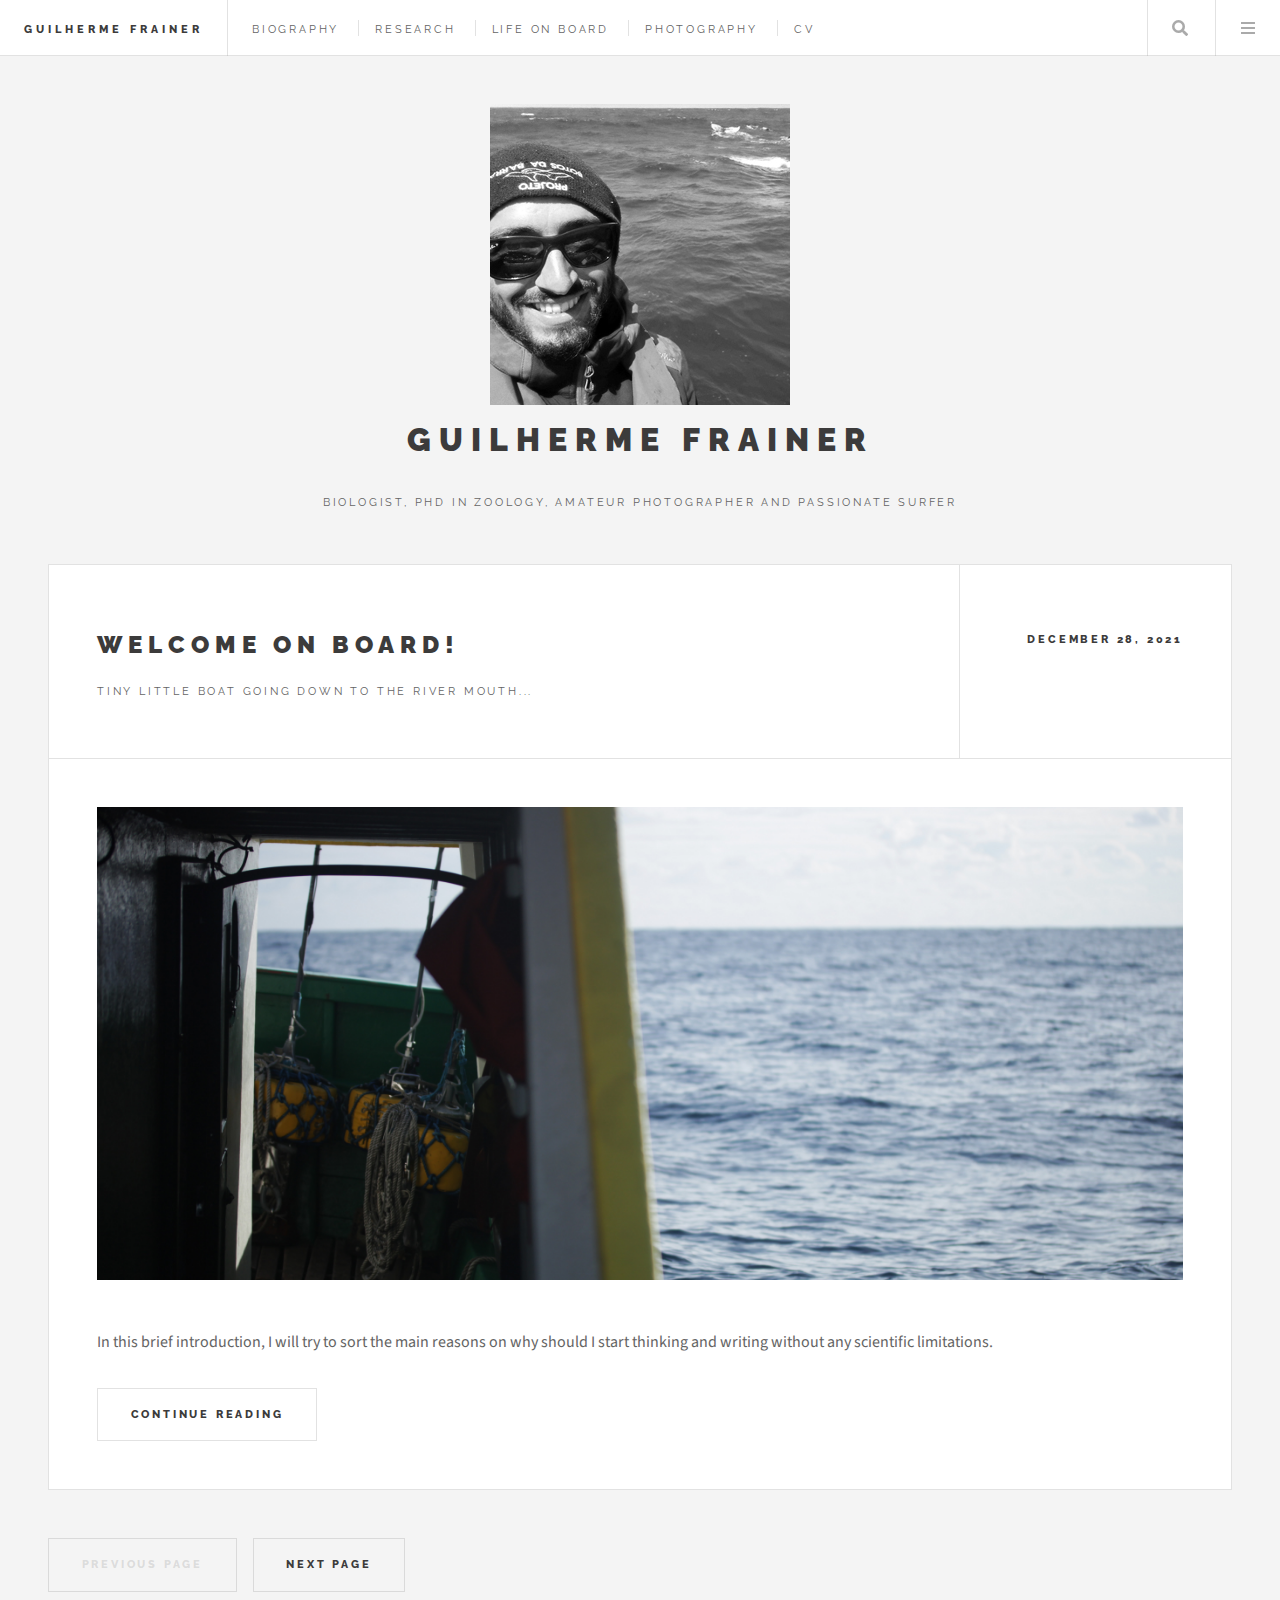
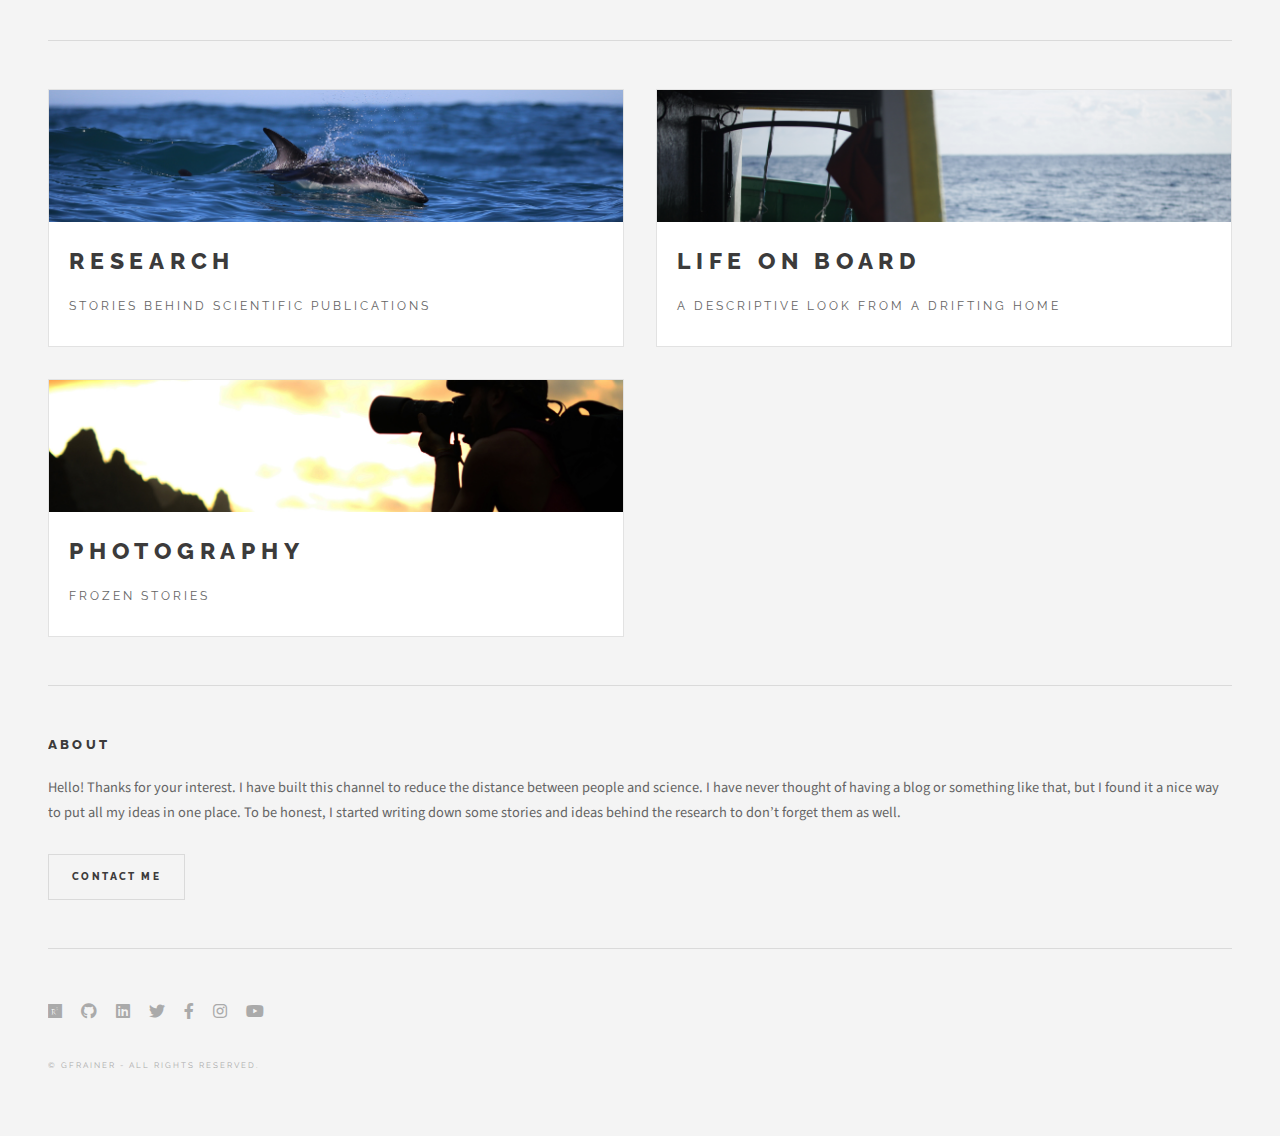
==== index.html @ 98968aef "Update index.html" ====
<!DOCTYPE HTML>
<!--
	Guilherme Frainer ~
	
-->

<html>
	<head>
		<title>Guilherme Frainer</title>
		<meta charset="utf-8" />
		<meta name="viewport" content="width=device-width, initial-scale=1, user-scalable=no" />
		<link rel="stylesheet" href="assets/css/main.css" />
	</head>
	<body class="is-preload">

		<!-- Wrapper -->
			<div id="wrapper">

				<!-- Header -->
					<header id="header">
						<h1><a href="index.html">Guilherme Frainer</a></h1>
						<nav class="links">
							<ul>
								<li><a href="bio.html">Biography</a></li>
								<li><a href="research.html">Research</a></li>
								<li><a href="life_on_board.html">Life on board</a></li>
								<li><a href="photography.html">Photography</a></li>
								<li><a href="CV.html">CV</a></li>
								
							</ul>
						</nav>
						<nav class="main">
							<ul>
								<li class="search">
									<a class="fa-search" href="#search">Search</a>
									<form id="search" method="get" action="#">
										<input type="text" name="query" placeholder="Search" />
									</form>
								</li>
								<li class="menu">
									<a class="fa-bars" href="#menu">Menu</a>
								</li>
							</ul>
						</nav>
					</header>

				<!-- Menu -->
					<section id="menu">

						<!-- Search -->
							<section>
								<form class="search" method="get" action="#">
									<input type="text" name="query" placeholder="Search" />
								</form>
							</section>

						<!-- Links -->
							<section>
								<ul class="links">
									<li>
										<a href="bio.html">
											<h3>Biography</h3>											
										</a>
									</li>
									<li>
										<a href="research.html">
											<h3>Research</h3>											
										</a>
									</li>
									<li>
										<a href="life_on_board.html">
											<h3>Life on board</h3>											
										</a>
									</li>
									<li>
										<a href="photography.html">
											<h3>Photography</h3>											
										</a>
									</li>
									<li>
										<a href="CV.html">
											<h3>CV</h3>											
										</a>
									</li>
									
								</ul>
							</section>
              						<section>
								<ul class="links">
									<li>
										<a href="#">
											<h3>Português</h3>
                   								</a>
									</li>
								</ul>
             						</section>
						
					</section>

				<!-- Main -->
					<div id="main">

						<!-- Post -->
							<article class="post">
								<header>
									<div class="title">
										<h2><a href="single.html">Welcome on board!</a></h2>
										<p>tiny little boat going down to the river mouth...</p>
									</div>
									<div class="meta">
										<time class="published" datetime="2021-12-28">December 28, 2021</time>										
									</div>
								</header>
								<a href="single.html" class="image featured"><img src="images/welcome_on_board.jpg" alt="" /></a>
								<p>In this brief introduction, I will try to sort the main reasons on why should I start thinking and writing without any scientific limitations.</p>
								<footer>
									<ul class="actions">
										<li><a href="single.html" class="button large">Continue Reading</a></li>
									</ul>
									
								</footer>
							</article>

						

						

						<!-- Pagination -->
							<ul class="actions pagination">
								<li><a href="#" class="disabled button large previous">Previous Page</a></li>
								<li><a href="#" class="button large next">Next Page</a></li>
							</ul>

					</div>

				<!-- Sidebar -->
					<section id="sidebar">

						<!-- Intro -->
							<section id="intro">
								<a href="#" class="image"><img src="images/profile2bw.jpg" alt="" /></a>
								<header>
									<h2>Guilherme Frainer</h2>
									<p>Biologist, PhD in Zoology, amateur photographer and passionate surfer</p>
								</header>
							</section>

						<!-- Mini Posts -->
							<section>
								<div class="mini-posts">

									<!-- Mini Post -->
										<article class="mini-post">
											<header>
												<h3 style="font-size:23px"><a href="research.html">Research</a></h3>
												<p style="font-size:12px">Stories behind scientific publications</p>
												
											</header>
											<a href="single.html" class="image"><img src="images/CV_dusky.jpg" alt="" /></a>
										</article>									

									<!-- Mini Post -->
										<article class="mini-post">
											<header>
												<h3 style="font-size:23px"><a href="single.html">Life on board</a></h3>
												<p style="font-size:12px">A descriptive look from a drifting home</p>
											</header>
											<a href="single.html" class="image"><img src="images/life_on_board_icon.jpg" alt="" /></a>
										</article>

									<!-- Mini Post -->
										<article class="mini-post">
											<header>
												<h3 style="font-size:23px"><a href="single.html">Photography</a></h3>
												<p style="font-size:12px">Frozen stories</p>
												
											</header>
											<a href="single.html" class="image"><img src="images/photography_icon.jpg" alt="" /></a>
										</article>
									

								</div>
							</section>

						

						<!-- About -->
							<section class="blurb">
								<h2>About</h2>
								<p>Hello! Thanks for your interest. I have built this channel to reduce the distance between people and science. I have never thought of having a blog or something like that, but I found it a nice way to put all my ideas in one place. To be honest, I started writing down some stories and ideas behind the research to don’t forget them as well.</p>
								<ul class="actions">
									<li><a href="mailto:gui.frainer@gmail.com" class="button">Contact me</a></li>
								</ul>
							</section>

						<!-- Footer -->
							<section id="footer">
								<ul class="icons">
									<li><a href="https://www.researchgate.net/profile/Guilherme-Frainer/" class="icon brands fa-researchgate"><span class="label">ResearchGate</span></a></li>
									<li><a href="https://github.com/Gui-Frainer/" class="icon brands fa-github"><span class="label">Github</span></a></li>
									<li><a href="https://www.linkedin.com/in/guilherme-frainer-4b8982196/" class="icon brands fa-linkedin"><span class="label">Linkedin</span></a></li>
									<li><a href="https://twitter.com/FrainerGui/" class="icon brands fa-twitter"><span class="label">Twitter</span></a></li>
									<li><a href="https://www.facebook.com/gui.frainer/" class="icon brands fa-facebook-f"><span class="label">Facebook</span></a></li>
									<li><a href="https://www.instagram.com/guifrainer/" class="icon brands fa-instagram"><span class="label">Instagram</span></a></li>							
									<li><a href="https://www.youtube.com/channel/UCg4XxSPHQ_yOe7PRP_HHKfQ/" class="icon brands fa-youtube"><span class="label">YouTube</span></a></li>
								</ul>
								<p class="copyright">&copy; GFrainer - All rights reserved.</p>
							</section>

					</section>

			</div>

		<!-- Scripts -->
			<script src="assets/js/jquery.min.js"></script>
			<script src="assets/js/browser.min.js"></script>
			<script src="assets/js/breakpoints.min.js"></script>
			<script src="assets/js/util.js"></script>
			<script src="assets/js/main.js"></script>

	</body>
</html>
---- assets/css/main.css ----
@import url(fontawesome-all.min.css);
@import url("https://fonts.googleapis.com/css?family=Source+Sans+Pro:400,700|Raleway:400,800,900");

/*
	Future Imperfect by HTML5 UP
	html5up.net | @ajlkn
	Free for personal and commercial use under the CCA 3.0 license (html5up.net/license)
*/

html, body, div, span, applet, object,
iframe, h1, h2, h3, h4, h5, h6, p, blockquote,
pre, a, abbr, acronym, address, big, cite,
code, del, dfn, em, img, ins, kbd, q, s, samp,
small, strike, strong, sub, sup, tt, var, b,
u, i, center, dl, dt, dd, ol, ul, li, fieldset,
form, label, legend, table, caption, tbody,
tfoot, thead, tr, th, td, article, aside,
canvas, details, embed, figure, figcaption,
footer, header, hgroup, menu, nav, output, ruby,
section, summary, time, mark, audio, video {
	margin: 0;
	padding: 0;
	border: 0;
	font-size: 100%;
	font: inherit;
	vertical-align: baseline;}

article, aside, details, figcaption, figure,
footer, header, hgroup, menu, nav, section {
	display: block;}

body {
	line-height: 1;
}

ol, ul {
	list-style: none;
}

blockquote, q {
	quotes: none;
}

	blockquote:before, blockquote:after, q:before, q:after {
		content: '';
		content: none;
	}

table {
	border-collapse: collapse;
	border-spacing: 0;
}

body {
	-webkit-text-size-adjust: none;
}

mark {
	background-color: transparent;
	color: inherit;
}

input::-moz-focus-inner {
	border: 0;
	padding: 0;
}

input, select, textarea {
	-moz-appearance: none;
	-webkit-appearance: none;
	-ms-appearance: none;
	appearance: none;
}

/* Basic */

	@-ms-viewport {
		width: device-width;
	}

	body {
		-ms-overflow-style: scrollbar;
	}

	@media screen and (max-width: 480px) {

		html, body {
			min-width: 320px;
		}

	}

	html {
		box-sizing: border-box;
	}

	*, *:before, *:after {
		box-sizing: inherit;
	}

	body {
		background: #f4f4f4;
	}

		body.is-preload *, body.is-preload *:before, body.is-preload *:after {
			-moz-animation: none !important;
			-webkit-animation: none !important;
			-ms-animation: none !important;
			animation: none !important;
			-moz-transition: none !important;
			-webkit-transition: none !important;
			-ms-transition: none !important;
			transition: none !important;
		}

/* Type */

	body, input, select, textarea {
		color: #646464;
		font-family: "Source Sans Pro", Helvetica, sans-serif;
		font-size: 14pt;
		font-weight: 400;
		line-height: 1.75;
	}

		@media screen and (max-width: 1680px) {

			body, input, select, textarea {
				font-size: 12pt;
			}

		}

		@media screen and (max-width: 1280px) {

			body, input, select, textarea {
				font-size: 12pt;
			}

		}

		@media screen and (max-width: 980px) {

			body, input, select, textarea {
				font-size: 12pt;
			}

		}

		@media screen and (max-width: 736px) {

			body, input, select, textarea {
				font-size: 12pt;
			}

		}

		@media screen and (max-width: 480px) {

			body, input, select, textarea {
				font-size: 12pt;
			}

		}

	a {
		-moz-transition: color 0.2s ease, border-bottom-color 0.2s ease;
		-webkit-transition: color 0.2s ease, border-bottom-color 0.2s ease;
		-ms-transition: color 0.2s ease, border-bottom-color 0.2s ease;
		transition: color 0.2s ease, border-bottom-color 0.2s ease;
		border-bottom: dotted 1px rgba(160, 160, 160, 0.65);
		color: inherit;
		text-decoration: none;
	}

		a:before {
			-moz-transition: color 0.2s ease;
			-webkit-transition: color 0.2s ease;
			-ms-transition: color 0.2s ease;
			transition: color 0.2s ease;
		}

		a:hover {
			border-bottom-color: transparent;
			color: #2ebaae !important;
		}

			a:hover:before {
				color: #2ebaae !important;
			}

	strong, b {
		color: #3c3b3b;
		font-weight: 700;
	}

	em, i {
		font-style: italic;
	}

	p {
		margin: 0 0 2em 0;
	}

	h1, h2, h3, h4, h5, h6 {
		color: #3c3b3b;
		font-family: "Raleway", Helvetica, sans-serif;
		font-weight: 800;
		letter-spacing: 0.25em;
		line-height: 1.65;
		margin: 0 0 1em 0;
		text-transform: uppercase;
	}

		h1 a, h2 a, h3 a, h4 a, h5 a, h6 a {
			color: inherit;
			border-bottom: 0;
		}

	h2 {
		font-size: 1.1em;
	}

	h3 {
		font-size: 0.9em;
	}

	h4 {
		font-size: 0.7em;
	}

	h5 {
		font-size: 0.7em;
	}

	h6 {
		font-size: 0.7em;
	}

	sub {
		font-size: 0.8em;
		position: relative;
		top: 0.5em;
	}

	sup {
		font-size: 0.8em;
		position: relative;
		top: -0.5em;
	}

	blockquote {
		border-left: solid 4px rgba(160, 160, 160, 0.3);
		font-style: italic;
		margin: 0 0 2em 0;
		padding: 0.5em 0 0.5em 2em;
	}

	code {
		background: rgba(160, 160, 160, 0.075);
		border: solid 1px rgba(160, 160, 160, 0.3);
		font-family: "Courier New", monospace;
		font-size: 0.9em;
		margin: 0 0.25em;
		padding: 0.25em 0.65em;
	}

	pre {
		-webkit-overflow-scrolling: touch;
		font-family: "Courier New", monospace;
		font-size: 0.9em;
		margin: 0 0 2em 0;
	}

		pre code {
			display: block;
			line-height: 1.75em;
			padding: 1em 1.5em;
			overflow-x: auto;
		}

	hr {
		border: 0;
		border-bottom: solid 1px rgba(160, 160, 160, 0.3);
		margin: 2em 0;
	}

		hr.major {
			margin: 3em 0;
		}

	.align-left {
		text-align: left;
	}

	.align-center {
		text-align: center;
	}

	.align-right {
		text-align: right;
	}

/* Row */

	.row {
		display: flex;
		flex-wrap: wrap;
		box-sizing: border-box;
		align-items: stretch;
	}

		.row > * {
			box-sizing: border-box;
		}

		.row.gtr-uniform > * > :last-child {
			margin-bottom: 0;
		}

		.row.aln-left {
			justify-content: flex-start;
		}

		.row.aln-center {
			justify-content: center;
		}

		.row.aln-right {
			justify-content: flex-end;
		}

		.row.aln-top {
			align-items: flex-start;
		}

		.row.aln-middle {
			align-items: center;
		}

		.row.aln-bottom {
			align-items: flex-end;
		}

		.row > .imp {
			order: -1;
		}

		.row > .col-1 {
			width: 8.33333%;
		}

		.row > .off-1 {
			margin-left: 8.33333%;
		}

		.row > .col-2 {
			width: 16.66667%;
		}

		.row > .off-2 {
			margin-left: 16.66667%;
		}

		.row > .col-3 {
			width: 25%;
		}

		.row > .off-3 {
			margin-left: 25%;
		}

		.row > .col-4 {
			width: 33.33333%;
		}

		.row > .off-4 {
			margin-left: 33.33333%;
		}

		.row > .col-5 {
			width: 41.66667%;
		}

		.row > .off-5 {
			margin-left: 41.66667%;
		}

		.row > .col-6 {
			width: 50%;
		}

		.row > .off-6 {
			margin-left: 50%;
		}

		.row > .col-7 {
			width: 58.33333%;
		}

		.row > .off-7 {
			margin-left: 58.33333%;
		}

		.row > .col-8 {
			width: 66.66667%;
		}

		.row > .off-8 {
			margin-left: 66.66667%;
		}

		.row > .col-9 {
			width: 75%;
		}

		.row > .off-9 {
			margin-left: 75%;
		}

		.row > .col-10 {
			width: 83.33333%;
		}

		.row > .off-10 {
			margin-left: 83.33333%;
		}

		.row > .col-11 {
			width: 91.66667%;
		}

		.row > .off-11 {
			margin-left: 91.66667%;
		}

		.row > .col-12 {
			width: 100%;
		}

		.row > .off-12 {
			margin-left: 100%;
		}

		.row.gtr-0 {
			margin-top: 0;
			margin-left: 0em;
		}

			.row.gtr-0 > * {
				padding: 0 0 0 0em;
			}

			.row.gtr-0.gtr-uniform {
				margin-top: 0em;
			}

				.row.gtr-0.gtr-uniform > * {
					padding-top: 0em;
				}

		.row.gtr-25 {
			margin-top: 0;
			margin-left: -0.25em;
		}

			.row.gtr-25 > * {
				padding: 0 0 0 0.25em;
			}

			.row.gtr-25.gtr-uniform {
				margin-top: -0.25em;
			}

				.row.gtr-25.gtr-uniform > * {
					padding-top: 0.25em;
				}

		.row.gtr-50 {
			margin-top: 0;
			margin-left: -0.5em;
		}

			.row.gtr-50 > * {
				padding: 0 0 0 0.5em;
			}

			.row.gtr-50.gtr-uniform {
				margin-top: -0.5em;
			}

				.row.gtr-50.gtr-uniform > * {
					padding-top: 0.5em;
				}

		.row {
			margin-top: 0;
			margin-left: -1em;
		}

			.row > * {
				padding: 0 0 0 1em;
			}

			.row.gtr-uniform {
				margin-top: -1em;
			}

				.row.gtr-uniform > * {
					padding-top: 1em;
				}

		.row.gtr-150 {
			margin-top: 0;
			margin-left: -1.5em;
		}

			.row.gtr-150 > * {
				padding: 0 0 0 1.5em;
			}

			.row.gtr-150.gtr-uniform {
				margin-top: -1.5em;
			}

				.row.gtr-150.gtr-uniform > * {
					padding-top: 1.5em;
				}

		.row.gtr-200 {
			margin-top: 0;
			margin-left: -2em;
		}

			.row.gtr-200 > * {
				padding: 0 0 0 2em;
			}

			.row.gtr-200.gtr-uniform {
				margin-top: -2em;
			}

				.row.gtr-200.gtr-uniform > * {
					padding-top: 2em;
				}

		@media screen and (max-width: 1680px) {

			.row {
				display: flex;
				flex-wrap: wrap;
				box-sizing: border-box;
				align-items: stretch;
			}

				.row > * {
					box-sizing: border-box;
				}

				.row.gtr-uniform > * > :last-child {
					margin-bottom: 0;
				}

				.row.aln-left {
					justify-content: flex-start;
				}

				.row.aln-center {
					justify-content: center;
				}

				.row.aln-right {
					justify-content: flex-end;
				}

				.row.aln-top {
					align-items: flex-start;
				}

				.row.aln-middle {
					align-items: center;
				}

				.row.aln-bottom {
					align-items: flex-end;
				}

				.row > .imp-xlarge {
					order: -1;
				}

				.row > .col-1-xlarge {
					width: 8.33333%;
				}

				.row > .off-1-xlarge {
					margin-left: 8.33333%;
				}

				.row > .col-2-xlarge {
					width: 16.66667%;
				}

				.row > .off-2-xlarge {
					margin-left: 16.66667%;
				}

				.row > .col-3-xlarge {
					width: 25%;
				}

				.row > .off-3-xlarge {
					margin-left: 25%;
				}

				.row > .col-4-xlarge {
					width: 33.33333%;
				}

				.row > .off-4-xlarge {
					margin-left: 33.33333%;
				}

				.row > .col-5-xlarge {
					width: 41.66667%;
				}

				.row > .off-5-xlarge {
					margin-left: 41.66667%;
				}

				.row > .col-6-xlarge {
					width: 50%;
				}

				.row > .off-6-xlarge {
					margin-left: 50%;
				}

				.row > .col-7-xlarge {
					width: 58.33333%;
				}

				.row > .off-7-xlarge {
					margin-left: 58.33333%;
				}

				.row > .col-8-xlarge {
					width: 66.66667%;
				}

				.row > .off-8-xlarge {
					margin-left: 66.66667%;
				}

				.row > .col-9-xlarge {
					width: 75%;
				}

				.row > .off-9-xlarge {
					margin-left: 75%;
				}

				.row > .col-10-xlarge {
					width: 83.33333%;
				}

				.row > .off-10-xlarge {
					margin-left: 83.33333%;
				}

				.row > .col-11-xlarge {
					width: 91.66667%;
				}

				.row > .off-11-xlarge {
					margin-left: 91.66667%;
				}

				.row > .col-12-xlarge {
					width: 100%;
				}

				.row > .off-12-xlarge {
					margin-left: 100%;
				}

				.row.gtr-0 {
					margin-top: 0;
					margin-left: 0em;
				}

					.row.gtr-0 > * {
						padding: 0 0 0 0em;
					}

					.row.gtr-0.gtr-uniform {
						margin-top: 0em;
					}

						.row.gtr-0.gtr-uniform > * {
							padding-top: 0em;
						}

				.row.gtr-25 {
					margin-top: 0;
					margin-left: -0.25em;
				}

					.row.gtr-25 > * {
						padding: 0 0 0 0.25em;
					}

					.row.gtr-25.gtr-uniform {
						margin-top: -0.25em;
					}

						.row.gtr-25.gtr-uniform > * {
							padding-top: 0.25em;
						}

				.row.gtr-50 {
					margin-top: 0;
					margin-left: -0.5em;
				}

					.row.gtr-50 > * {
						padding: 0 0 0 0.5em;
					}

					.row.gtr-50.gtr-uniform {
						margin-top: -0.5em;
					}

						.row.gtr-50.gtr-uniform > * {
							padding-top: 0.5em;
						}

				.row {
					margin-top: 0;
					margin-left: -1em;
				}

					.row > * {
						padding: 0 0 0 1em;
					}

					.row.gtr-uniform {
						margin-top: -1em;
					}

						.row.gtr-uniform > * {
							padding-top: 1em;
						}

				.row.gtr-150 {
					margin-top: 0;
					margin-left: -1.5em;
				}

					.row.gtr-150 > * {
						padding: 0 0 0 1.5em;
					}

					.row.gtr-150.gtr-uniform {
						margin-top: -1.5em;
					}

						.row.gtr-150.gtr-uniform > * {
							padding-top: 1.5em;
						}

				.row.gtr-200 {
					margin-top: 0;
					margin-left: -2em;
				}

					.row.gtr-200 > * {
						padding: 0 0 0 2em;
					}

					.row.gtr-200.gtr-uniform {
						margin-top: -2em;
					}

						.row.gtr-200.gtr-uniform > * {
							padding-top: 2em;
						}

		}

		@media screen and (max-width: 1280px) {

			.row {
				display: flex;
				flex-wrap: wrap;
				box-sizing: border-box;
				align-items: stretch;
			}

				.row > * {
					box-sizing: border-box;
				}

				.row.gtr-uniform > * > :last-child {
					margin-bottom: 0;
				}

				.row.aln-left {
					justify-content: flex-start;
				}

				.row.aln-center {
					justify-content: center;
				}

				.row.aln-right {
					justify-content: flex-end;
				}

				.row.aln-top {
					align-items: flex-start;
				}

				.row.aln-middle {
					align-items: center;
				}

				.row.aln-bottom {
					align-items: flex-end;
				}

				.row > .imp-large {
					order: -1;
				}

				.row > .col-1-large {
					width: 8.33333%;
				}

				.row > .off-1-large {
					margin-left: 8.33333%;
				}

				.row > .col-2-large {
					width: 16.66667%;
				}

				.row > .off-2-large {
					margin-left: 16.66667%;
				}

				.row > .col-3-large {
					width: 25%;
				}

				.row > .off-3-large {
					margin-left: 25%;
				}

				.row > .col-4-large {
					width: 33.33333%;
				}

				.row > .off-4-large {
					margin-left: 33.33333%;
				}

				.row > .col-5-large {
					width: 41.66667%;
				}

				.row > .off-5-large {
					margin-left: 41.66667%;
				}

				.row > .col-6-large {
					width: 50%;
				}

				.row > .off-6-large {
					margin-left: 50%;
				}

				.row > .col-7-large {
					width: 58.33333%;
				}

				.row > .off-7-large {
					margin-left: 58.33333%;
				}

				.row > .col-8-large {
					width: 66.66667%;
				}

				.row > .off-8-large {
					margin-left: 66.66667%;
				}

				.row > .col-9-large {
					width: 75%;
				}

				.row > .off-9-large {
					margin-left: 75%;
				}

				.row > .col-10-large {
					width: 83.33333%;
				}

				.row > .off-10-large {
					margin-left: 83.33333%;
				}

				.row > .col-11-large {
					width: 91.66667%;
				}

				.row > .off-11-large {
					margin-left: 91.66667%;
				}

				.row > .col-12-large {
					width: 100%;
				}

				.row > .off-12-large {
					margin-left: 100%;
				}

				.row.gtr-0 {
					margin-top: 0;
					margin-left: 0em;
				}

					.row.gtr-0 > * {
						padding: 0 0 0 0em;
					}

					.row.gtr-0.gtr-uniform {
						margin-top: 0em;
					}

						.row.gtr-0.gtr-uniform > * {
							padding-top: 0em;
						}

				.row.gtr-25 {
					margin-top: 0;
					margin-left: -0.25em;
				}

					.row.gtr-25 > * {
						padding: 0 0 0 0.25em;
					}

					.row.gtr-25.gtr-uniform {
						margin-top: -0.25em;
					}

						.row.gtr-25.gtr-uniform > * {
							padding-top: 0.25em;
						}

				.row.gtr-50 {
					margin-top: 0;
					margin-left: -0.5em;
				}

					.row.gtr-50 > * {
						padding: 0 0 0 0.5em;
					}

					.row.gtr-50.gtr-uniform {
						margin-top: -0.5em;
					}

						.row.gtr-50.gtr-uniform > * {
							padding-top: 0.5em;
						}

				.row {
					margin-top: 0;
					margin-left: -1em;
				}

					.row > * {
						padding: 0 0 0 1em;
					}

					.row.gtr-uniform {
						margin-top: -1em;
					}

						.row.gtr-uniform > * {
							padding-top: 1em;
						}

				.row.gtr-150 {
					margin-top: 0;
					margin-left: -1.5em;
				}

					.row.gtr-150 > * {
						padding: 0 0 0 1.5em;
					}

					.row.gtr-150.gtr-uniform {
						margin-top: -1.5em;
					}

						.row.gtr-150.gtr-uniform > * {
							padding-top: 1.5em;
						}

				.row.gtr-200 {
					margin-top: 0;
					margin-left: -2em;
				}

					.row.gtr-200 > * {
						padding: 0 0 0 2em;
					}

					.row.gtr-200.gtr-uniform {
						margin-top: -2em;
					}

						.row.gtr-200.gtr-uniform > * {
							padding-top: 2em;
						}

		}

		@media screen and (max-width: 980px) {

			.row {
				display: flex;
				flex-wrap: wrap;
				box-sizing: border-box;
				align-items: stretch;
			}

				.row > * {
					box-sizing: border-box;
				}

				.row.gtr-uniform > * > :last-child {
					margin-bottom: 0;
				}

				.row.aln-left {
					justify-content: flex-start;
				}

				.row.aln-center {
					justify-content: center;
				}

				.row.aln-right {
					justify-content: flex-end;
				}

				.row.aln-top {
					align-items: flex-start;
				}

				.row.aln-middle {
					align-items: center;
				}

				.row.aln-bottom {
					align-items: flex-end;
				}

				.row > .imp-medium {
					order: -1;
				}

				.row > .col-1-medium {
					width: 8.33333%;
				}

				.row > .off-1-medium {
					margin-left: 8.33333%;
				}

				.row > .col-2-medium {
					width: 16.66667%;
				}

				.row > .off-2-medium {
					margin-left: 16.66667%;
				}

				.row > .col-3-medium {
					width: 25%;
				}

				.row > .off-3-medium {
					margin-left: 25%;
				}

				.row > .col-4-medium {
					width: 33.33333%;
				}

				.row > .off-4-medium {
					margin-left: 33.33333%;
				}

				.row > .col-5-medium {
					width: 41.66667%;
				}

				.row > .off-5-medium {
					margin-left: 41.66667%;
				}

				.row > .col-6-medium {
					width: 50%;
				}

				.row > .off-6-medium {
					margin-left: 50%;
				}

				.row > .col-7-medium {
					width: 58.33333%;
				}

				.row > .off-7-medium {
					margin-left: 58.33333%;
				}

				.row > .col-8-medium {
					width: 66.66667%;
				}

				.row > .off-8-medium {
					margin-left: 66.66667%;
				}

				.row > .col-9-medium {
					width: 75%;
				}

				.row > .off-9-medium {
					margin-left: 75%;
				}

				.row > .col-10-medium {
					width: 83.33333%;
				}

				.row > .off-10-medium {
					margin-left: 83.33333%;
				}

				.row > .col-11-medium {
					width: 91.66667%;
				}

				.row > .off-11-medium {
					margin-left: 91.66667%;
				}

				.row > .col-12-medium {
					width: 100%;
				}

				.row > .off-12-medium {
					margin-left: 100%;
				}

				.row.gtr-0 {
					margin-top: 0;
					margin-left: 0em;
				}

					.row.gtr-0 > * {
						padding: 0 0 0 0em;
					}

					.row.gtr-0.gtr-uniform {
						margin-top: 0em;
					}

						.row.gtr-0.gtr-uniform > * {
							padding-top: 0em;
						}

				.row.gtr-25 {
					margin-top: 0;
					margin-left: -0.25em;
				}

					.row.gtr-25 > * {
						padding: 0 0 0 0.25em;
					}

					.row.gtr-25.gtr-uniform {
						margin-top: -0.25em;
					}

						.row.gtr-25.gtr-uniform > * {
							padding-top: 0.25em;
						}

				.row.gtr-50 {
					margin-top: 0;
					margin-left: -0.5em;
				}

					.row.gtr-50 > * {
						padding: 0 0 0 0.5em;
					}

					.row.gtr-50.gtr-uniform {
						margin-top: -0.5em;
					}

						.row.gtr-50.gtr-uniform > * {
							padding-top: 0.5em;
						}

				.row {
					margin-top: 0;
					margin-left: -1em;
				}

					.row > * {
						padding: 0 0 0 1em;
					}

					.row.gtr-uniform {
						margin-top: -1em;
					}

						.row.gtr-uniform > * {
							padding-top: 1em;
						}

				.row.gtr-150 {
					margin-top: 0;
					margin-left: -1.5em;
				}

					.row.gtr-150 > * {
						padding: 0 0 0 1.5em;
					}

					.row.gtr-150.gtr-uniform {
						margin-top: -1.5em;
					}

						.row.gtr-150.gtr-uniform > * {
							padding-top: 1.5em;
						}

				.row.gtr-200 {
					margin-top: 0;
					margin-left: -2em;
				}

					.row.gtr-200 > * {
						padding: 0 0 0 2em;
					}

					.row.gtr-200.gtr-uniform {
						margin-top: -2em;
					}

						.row.gtr-200.gtr-uniform > * {
							padding-top: 2em;
						}

		}

		@media screen and (max-width: 736px) {

			.row {
				display: flex;
				flex-wrap: wrap;
				box-sizing: border-box;
				align-items: stretch;
			}

				.row > * {
					box-sizing: border-box;
				}

				.row.gtr-uniform > * > :last-child {
					margin-bottom: 0;
				}

				.row.aln-left {
					justify-content: flex-start;
				}

				.row.aln-center {
					justify-content: center;
				}

				.row.aln-right {
					justify-content: flex-end;
				}

				.row.aln-top {
					align-items: flex-start;
				}

				.row.aln-middle {
					align-items: center;
				}

				.row.aln-bottom {
					align-items: flex-end;
				}

				.row > .imp-small {
					order: -1;
				}

				.row > .col-1-small {
					width: 8.33333%;
				}

				.row > .off-1-small {
					margin-left: 8.33333%;
				}

				.row > .col-2-small {
					width: 16.66667%;
				}

				.row > .off-2-small {
					margin-left: 16.66667%;
				}

				.row > .col-3-small {
					width: 25%;
				}

				.row > .off-3-small {
					margin-left: 25%;
				}

				.row > .col-4-small {
					width: 33.33333%;
				}

				.row > .off-4-small {
					margin-left: 33.33333%;
				}

				.row > .col-5-small {
					width: 41.66667%;
				}

				.row > .off-5-small {
					margin-left: 41.66667%;
				}

				.row > .col-6-small {
					width: 50%;
				}

				.row > .off-6-small {
					margin-left: 50%;
				}

				.row > .col-7-small {
					width: 58.33333%;
				}

				.row > .off-7-small {
					margin-left: 58.33333%;
				}

				.row > .col-8-small {
					width: 66.66667%;
				}

				.row > .off-8-small {
					margin-left: 66.66667%;
				}

				.row > .col-9-small {
					width: 75%;
				}

				.row > .off-9-small {
					margin-left: 75%;
				}

				.row > .col-10-small {
					width: 83.33333%;
				}

				.row > .off-10-small {
					margin-left: 83.33333%;
				}

				.row > .col-11-small {
					width: 91.66667%;
				}

				.row > .off-11-small {
					margin-left: 91.66667%;
				}

				.row > .col-12-small {
					width: 100%;
				}

				.row > .off-12-small {
					margin-left: 100%;
				}

				.row.gtr-0 {
					margin-top: 0;
					margin-left: 0em;
				}

					.row.gtr-0 > * {
						padding: 0 0 0 0em;
					}

					.row.gtr-0.gtr-uniform {
						margin-top: 0em;
					}

						.row.gtr-0.gtr-uniform > * {
							padding-top: 0em;
						}

				.row.gtr-25 {
					margin-top: 0;
					margin-left: -0.25em;
				}

					.row.gtr-25 > * {
						padding: 0 0 0 0.25em;
					}

					.row.gtr-25.gtr-uniform {
						margin-top: -0.25em;
					}

						.row.gtr-25.gtr-uniform > * {
							padding-top: 0.25em;
						}

				.row.gtr-50 {
					margin-top: 0;
					margin-left: -0.5em;
				}

					.row.gtr-50 > * {
						padding: 0 0 0 0.5em;
					}

					.row.gtr-50.gtr-uniform {
						margin-top: -0.5em;
					}

						.row.gtr-50.gtr-uniform > * {
							padding-top: 0.5em;
						}

				.row {
					margin-top: 0;
					margin-left: -1em;
				}

					.row > * {
						padding: 0 0 0 1em;
					}

					.row.gtr-uniform {
						margin-top: -1em;
					}

						.row.gtr-uniform > * {
							padding-top: 1em;
						}

				.row.gtr-150 {
					margin-top: 0;
					margin-left: -1.5em;
				}

					.row.gtr-150 > * {
						padding: 0 0 0 1.5em;
					}

					.row.gtr-150.gtr-uniform {
						margin-top: -1.5em;
					}

						.row.gtr-150.gtr-uniform > * {
							padding-top: 1.5em;
						}

				.row.gtr-200 {
					margin-top: 0;
					margin-left: -2em;
				}

					.row.gtr-200 > * {
						padding: 0 0 0 2em;
					}

					.row.gtr-200.gtr-uniform {
						margin-top: -2em;
					}

						.row.gtr-200.gtr-uniform > * {
							padding-top: 2em;
						}

		}

		@media screen and (max-width: 480px) {

			.row {
				display: flex;
				flex-wrap: wrap;
				box-sizing: border-box;
				align-items: stretch;
			}

				.row > * {
					box-sizing: border-box;
				}

				.row.gtr-uniform > * > :last-child {
					margin-bottom: 0;
				}

				.row.aln-left {
					justify-content: flex-start;
				}

				.row.aln-center {
					justify-content: center;
				}

				.row.aln-right {
					justify-content: flex-end;
				}

				.row.aln-top {
					align-items: flex-start;
				}

				.row.aln-middle {
					align-items: center;
				}

				.row.aln-bottom {
					align-items: flex-end;
				}

				.row > .imp-xsmall {
					order: -1;
				}

				.row > .col-1-xsmall {
					width: 8.33333%;
				}

				.row > .off-1-xsmall {
					margin-left: 8.33333%;
				}

				.row > .col-2-xsmall {
					width: 16.66667%;
				}

				.row > .off-2-xsmall {
					margin-left: 16.66667%;
				}

				.row > .col-3-xsmall {
					width: 25%;
				}

				.row > .off-3-xsmall {
					margin-left: 25%;
				}

				.row > .col-4-xsmall {
					width: 33.33333%;
				}

				.row > .off-4-xsmall {
					margin-left: 33.33333%;
				}

				.row > .col-5-xsmall {
					width: 41.66667%;
				}

				.row > .off-5-xsmall {
					margin-left: 41.66667%;
				}

				.row > .col-6-xsmall {
					width: 50%;
				}

				.row > .off-6-xsmall {
					margin-left: 50%;
				}

				.row > .col-7-xsmall {
					width: 58.33333%;
				}

				.row > .off-7-xsmall {
					margin-left: 58.33333%;
				}

				.row > .col-8-xsmall {
					width: 66.66667%;
				}

				.row > .off-8-xsmall {
					margin-left: 66.66667%;
				}

				.row > .col-9-xsmall {
					width: 75%;
				}

				.row > .off-9-xsmall {
					margin-left: 75%;
				}

				.row > .col-10-xsmall {
					width: 83.33333%;
				}

				.row > .off-10-xsmall {
					margin-left: 83.33333%;
				}

				.row > .col-11-xsmall {
					width: 91.66667%;
				}

				.row > .off-11-xsmall {
					margin-left: 91.66667%;
				}

				.row > .col-12-xsmall {
					width: 100%;
				}

				.row > .off-12-xsmall {
					margin-left: 100%;
				}

				.row.gtr-0 {
					margin-top: 0;
					margin-left: 0em;
				}

					.row.gtr-0 > * {
						padding: 0 0 0 0em;
					}

					.row.gtr-0.gtr-uniform {
						margin-top: 0em;
					}

						.row.gtr-0.gtr-uniform > * {
							padding-top: 0em;
						}

				.row.gtr-25 {
					margin-top: 0;
					margin-left: -0.25em;
				}

					.row.gtr-25 > * {
						padding: 0 0 0 0.25em;
					}

					.row.gtr-25.gtr-uniform {
						margin-top: -0.25em;
					}

						.row.gtr-25.gtr-uniform > * {
							padding-top: 0.25em;
						}

				.row.gtr-50 {
					margin-top: 0;
					margin-left: -0.5em;
				}

					.row.gtr-50 > * {
						padding: 0 0 0 0.5em;
					}

					.row.gtr-50.gtr-uniform {
						margin-top: -0.5em;
					}

						.row.gtr-50.gtr-uniform > * {
							padding-top: 0.5em;
						}

				.row {
					margin-top: 0;
					margin-left: -1em;
				}

					.row > * {
						padding: 0 0 0 1em;
					}

					.row.gtr-uniform {
						margin-top: -1em;
					}

						.row.gtr-uniform > * {
							padding-top: 1em;
						}

				.row.gtr-150 {
					margin-top: 0;
					margin-left: -1.5em;
				}

					.row.gtr-150 > * {
						padding: 0 0 0 1.5em;
					}

					.row.gtr-150.gtr-uniform {
						margin-top: -1.5em;
					}

						.row.gtr-150.gtr-uniform > * {
							padding-top: 1.5em;
						}

				.row.gtr-200 {
					margin-top: 0;
					margin-left: -2em;
				}

					.row.gtr-200 > * {
						padding: 0 0 0 2em;
					}

					.row.gtr-200.gtr-uniform {
						margin-top: -2em;
					}

						.row.gtr-200.gtr-uniform > * {
							padding-top: 2em;
						}

		}

/* Author */

	.author {
		display: -moz-flex;
		display: -webkit-flex;
		display: -ms-flex;
		display: flex;
		-moz-flex-direction: row;
		-webkit-flex-direction: row;
		-ms-flex-direction: row;
		flex-direction: row;
		-moz-align-items: center;
		-webkit-align-items: center;
		-ms-align-items: center;
		align-items: center;
		-moz-justify-content: -moz-flex-end;
		-webkit-justify-content: -webkit-flex-end;
		-ms-justify-content: -ms-flex-end;
		justify-content: flex-end;
		border-bottom: 0;
		font-family: "Raleway", Helvetica, sans-serif;
		font-size: 0.6em;
		font-weight: 400;
		letter-spacing: 0.25em;
		text-transform: uppercase;
		white-space: nowrap;
	}

		.author .name {
			-moz-transition: border-bottom-color 0.2s ease;
			-webkit-transition: border-bottom-color 0.2s ease;
			-ms-transition: border-bottom-color 0.2s ease;
			transition: border-bottom-color 0.2s ease;
			border-bottom: dotted 1px rgba(160, 160, 160, 0.65);
			display: block;
			margin: 0 1.5em 0 0;
		}

		.author img {
			border-radius: 100%;
			display: block;
			width: 7em;
		}

		.author:hover .name {
			border-bottom-color: transparent;
		}

/* Blurb */

	.blurb h2 {
		font-size: 0.8em;
		margin: 0 0 1.5em 0;
	}

	.blurb h3 {
		font-size: 0.7em;
	}

	.blurb p {
		font-size: 0.9em;
	}

/* Box */

	.box {
		border: solid 1px rgba(160, 160, 160, 0.3);
		margin-bottom: 2em;
		padding: 1.5em;
	}

		.box > :last-child,
		.box > :last-child > :last-child,
		.box > :last-child > :last-child > :last-child {
			margin-bottom: 0;
		}

		.box.alt {
			border: 0;
			border-radius: 0;
			padding: 0;
		}

/* Button */

	input[type="submit"],
	input[type="reset"],
	input[type="button"],
	button,
	.button {
		-moz-appearance: none;
		-webkit-appearance: none;
		-ms-appearance: none;
		appearance: none;
		-moz-transition: background-color 0.2s ease, box-shadow 0.2s ease, color 0.2s ease;
		-webkit-transition: background-color 0.2s ease, box-shadow 0.2s ease, color 0.2s ease;
		-ms-transition: background-color 0.2s ease, box-shadow 0.2s ease, color 0.2s ease;
		transition: background-color 0.2s ease, box-shadow 0.2s ease, color 0.2s ease;
		background-color: transparent;
		border: 0;
		box-shadow: inset 0 0 0 1px rgba(160, 160, 160, 0.3);
		color: #3c3b3b !important;
		cursor: pointer;
		display: inline-block;
		font-family: "Raleway", Helvetica, sans-serif;
		font-size: 0.6em;
		font-weight: 800;
		height: 4.8125em;
		letter-spacing: 0.25em;
		line-height: 4.8125em;
		padding: 0 2.5em;
		text-align: center;
		text-decoration: none;
		text-transform: uppercase;
		white-space: nowrap;
	}

		input[type="submit"]:hover,
		input[type="reset"]:hover,
		input[type="button"]:hover,
		button:hover,
		.button:hover {
			box-shadow: inset 0 0 0 1px #2ebaae;
			color: #2ebaae !important;
		}

			input[type="submit"]:hover:active,
			input[type="reset"]:hover:active,
			input[type="button"]:hover:active,
			button:hover:active,
			.button:hover:active {
				background-color: rgba(46, 186, 174, 0.05);
			}

		input[type="submit"]:before, input[type="submit"]:after,
		input[type="reset"]:before,
		input[type="reset"]:after,
		input[type="button"]:before,
		input[type="button"]:after,
		button:before,
		button:after,
		.button:before,
		.button:after {
			color: #aaaaaa;
			position: relative;
		}

		input[type="submit"]:before,
		input[type="reset"]:before,
		input[type="button"]:before,
		button:before,
		.button:before {
			left: -1em;
			padding: 0 0 0 0.75em;
		}

		input[type="submit"]:after,
		input[type="reset"]:after,
		input[type="button"]:after,
		button:after,
		.button:after {
			left: 1em;
			padding: 0 0.75em 0 0;
		}

		input[type="submit"].fit,
		input[type="reset"].fit,
		input[type="button"].fit,
		button.fit,
		.button.fit {
			width: 100%;
		}

		input[type="submit"].large,
		input[type="reset"].large,
		input[type="button"].large,
		button.large,
		.button.large {
			font-size: 0.7em;
			padding: 0 3em;
		}

		input[type="submit"].small,
		input[type="reset"].small,
		input[type="button"].small,
		button.small,
		.button.small {
			font-size: 0.5em;
		}

		input[type="submit"].disabled, input[type="submit"]:disabled,
		input[type="reset"].disabled,
		input[type="reset"]:disabled,
		input[type="button"].disabled,
		input[type="button"]:disabled,
		button.disabled,
		button:disabled,
		.button.disabled,
		.button:disabled {
			pointer-events: none;
			color: rgba(160, 160, 160, 0.3) !important;
		}

			input[type="submit"].disabled:before, input[type="submit"]:disabled:before,
			input[type="reset"].disabled:before,
			input[type="reset"]:disabled:before,
			input[type="button"].disabled:before,
			input[type="button"]:disabled:before,
			button.disabled:before,
			button:disabled:before,
			.button.disabled:before,
			.button:disabled:before {
				color: rgba(160, 160, 160, 0.3) !important;
			}

/* Form */

	form {
		margin: 0 0 2em 0;
	}

		form.search {
			text-decoration: none;
			position: relative;
		}

			form.search:before {
				-moz-osx-font-smoothing: grayscale;
				-webkit-font-smoothing: antialiased;
				display: inline-block;
				font-style: normal;
				font-variant: normal;
				text-rendering: auto;
				line-height: 1;
				text-transform: none !important;
				font-family: 'Font Awesome 5 Free';
				font-weight: 900;
			}

			form.search:before {
				color: #aaaaaa;
				content: '\f002';
				display: block;
				height: 2.75em;
				left: 0;
				line-height: 2.75em;
				position: absolute;
				text-align: center;
				top: 0;
				width: 2.5em;
			}

			form.search > input:first-child {
				padding-left: 2.5em;
			}

	label {
		color: #3c3b3b;
		display: block;
		font-size: 0.9em;
		font-weight: 700;
		margin: 0 0 1em 0;
	}

	input[type="text"],
	input[type="password"],
	input[type="email"],
	input[type="tel"],
	select,
	textarea {
		-moz-appearance: none;
		-webkit-appearance: none;
		-ms-appearance: none;
		appearance: none;
		background: rgba(160, 160, 160, 0.075);
		border: none;
		border: solid 1px rgba(160, 160, 160, 0.3);
		border-radius: 0;
		color: inherit;
		display: block;
		outline: 0;
		padding: 0 1em;
		text-decoration: none;
		width: 100%;
	}

		input[type="text"]:invalid,
		input[type="password"]:invalid,
		input[type="email"]:invalid,
		input[type="tel"]:invalid,
		select:invalid,
		textarea:invalid {
			box-shadow: none;
		}

		input[type="text"]:focus,
		input[type="password"]:focus,
		input[type="email"]:focus,
		input[type="tel"]:focus,
		select:focus,
		textarea:focus {
			border-color: #2ebaae;
			box-shadow: inset 0 0 0 1px #2ebaae;
		}

	.select-wrapper {
		text-decoration: none;
		display: block;
		position: relative;
	}

		.select-wrapper:before {
			-moz-osx-font-smoothing: grayscale;
			-webkit-font-smoothing: antialiased;
			display: inline-block;
			font-style: normal;
			font-variant: normal;
			text-rendering: auto;
			line-height: 1;
			text-transform: none !important;
			font-family: 'Font Awesome 5 Free';
			font-weight: 900;
		}

		.select-wrapper:before {
			color: rgba(160, 160, 160, 0.3);
			content: '\f078';
			display: block;
			height: 2.75em;
			line-height: 2.75em;
			pointer-events: none;
			position: absolute;
			right: 0;
			text-align: center;
			top: 0;
			width: 2.75em;
		}

		.select-wrapper select::-ms-expand {
			display: none;
		}

	select {
		background-image: url("data:image/svg+xml;charset=utf8,%3Csvg xmlns='http://www.w3.org/2000/svg' width='40' height='40' preserveAspectRatio='none' viewBox='0 0 40 40'%3E%3Cpath d='M9.4,12.3l10.4,10.4l10.4-10.4c0.2-0.2,0.5-0.4,0.9-0.4c0.3,0,0.6,0.1,0.9,0.4l3.3,3.3c0.2,0.2,0.4,0.5,0.4,0.9 c0,0.4-0.1,0.6-0.4,0.9L20.7,31.9c-0.2,0.2-0.5,0.4-0.9,0.4c-0.3,0-0.6-0.1-0.9-0.4L4.3,17.3c-0.2-0.2-0.4-0.5-0.4-0.9 c0-0.4,0.1-0.6,0.4-0.9l3.3-3.3c0.2-0.2,0.5-0.4,0.9-0.4S9.1,12.1,9.4,12.3z' fill='rgba(160, 160, 160, 0.3)' /%3E%3C/svg%3E");
		background-size: 1.25rem;
		background-repeat: no-repeat;
		background-position: calc(100% - 1rem) center;
		height: 2.75em;
		padding-right: 2.75em;
		text-overflow: ellipsis;
	}

		select option {
			color: #3c3b3b;
			background: #ffffff;
		}

		select:focus::-ms-value {
			background-color: transparent;
		}

		select::-ms-expand {
			display: none;
		}

	input[type="text"],
	input[type="password"],
	input[type="email"],
	select {
		height: 2.75em;
	}

	textarea {
		padding: 0.75em 1em;
	}

	input[type="checkbox"],
	input[type="radio"] {
		-moz-appearance: none;
		-webkit-appearance: none;
		-ms-appearance: none;
		appearance: none;
		display: block;
		float: left;
		margin-right: -2em;
		opacity: 0;
		width: 1em;
		z-index: -1;
	}

		input[type="checkbox"] + label,
		input[type="radio"] + label {
			text-decoration: none;
			color: #646464;
			cursor: pointer;
			display: inline-block;
			font-size: 1em;
			font-weight: 400;
			padding-left: 2.4em;
			padding-right: 0.75em;
			position: relative;
		}

			input[type="checkbox"] + label:before,
			input[type="radio"] + label:before {
				-moz-osx-font-smoothing: grayscale;
				-webkit-font-smoothing: antialiased;
				display: inline-block;
				font-style: normal;
				font-variant: normal;
				text-rendering: auto;
				line-height: 1;
				text-transform: none !important;
				font-family: 'Font Awesome 5 Free';
				font-weight: 900;
			}

			input[type="checkbox"] + label:before,
			input[type="radio"] + label:before {
				background: rgba(160, 160, 160, 0.075);
				border: solid 1px rgba(160, 160, 160, 0.3);
				content: '';
				display: inline-block;
				font-size: 0.8em;
				height: 2.0625em;
				left: 0;
				line-height: 2.0625em;
				position: absolute;
				text-align: center;
				top: 0;
				width: 2.0625em;
			}

		input[type="checkbox"]:checked + label:before,
		input[type="radio"]:checked + label:before {
			background: #3c3b3b;
			border-color: #3c3b3b;
			color: #ffffff;
			content: '\f00c';
		}

		input[type="checkbox"]:focus + label:before,
		input[type="radio"]:focus + label:before {
			border-color: #2ebaae;
			box-shadow: 0 0 0 1px #2ebaae;
		}

	input[type="radio"] + label:before {
		border-radius: 100%;
	}

	::-webkit-input-placeholder {
		color: #aaaaaa !important;
		opacity: 1.0;
	}

	:-moz-placeholder {
		color: #aaaaaa !important;
		opacity: 1.0;
	}

	::-moz-placeholder {
		color: #aaaaaa !important;
		opacity: 1.0;
	}

	:-ms-input-placeholder {
		color: #aaaaaa !important;
		opacity: 1.0;
	}

/* Icon */

	.icon {
		text-decoration: none;
		border-bottom: none;
		position: relative;
	}

		.icon:before {
			-moz-osx-font-smoothing: grayscale;
			-webkit-font-smoothing: antialiased;
			display: inline-block;
			font-style: normal;
			font-variant: normal;
			text-rendering: auto;
			line-height: 1;
			text-transform: none !important;
			font-family: 'Font Awesome 5 Free';
			font-weight: 400;
		}

		.icon > .label {
			display: none;
		}

		.icon:before {
			line-height: inherit;
		}

		.icon.solid:before {
			font-weight: 900;
		}

		.icon.brands:before {
			font-family: 'Font Awesome 5 Brands';
		}

		.icon.suffix:before {
			float: right;
		}

/* Image */

	.image {
		border: 0;
		display: inline-block;
		position: relative;
	}

		.image img {
			display: block;
		}

		.image.left, .image.right {
			max-width: 40%;
		}

			.image.left img, .image.right img {
				width: 100%;
			}

		.image.left {
			float: left;
			padding: 0 1.5em 1em 0;
			top: 0.25em;
		}

		.image.right {
			float: right;
			padding: 0 0 1em 1.5em;
			top: 0.25em;
		}

		.image.fit {
			display: block;
			margin: 0 0 2em 0;
			width: 100%;
		}

			.image.fit img {
				width: 100%;
			}

		.image.featured {
			display: block;
			margin: 0 0 3em 0;
			width: 100%;
		}

			.image.featured img {
				width: 100%;
			}

			@media screen and (max-width: 736px) {

				.image.featured {
					margin: 0 0 1.5em 0;
				}

			}

		.image.main {
			display: block;
			margin: 0 0 3em 0;
			width: 100%;
		}

			.image.main img {
				width: 100%;
			}

/* List */

	ol {
		list-style: decimal;
		margin: 0 0 2em 0;
		padding-left: 1.25em;
	}

		ol li {
			padding-left: 0.25em;
		}

	ul {
		list-style: disc;
		margin: 0 0 2em 0;
		padding-left: 1em;
	}

		ul li {
			padding-left: 0.5em;
		}

		ul.alt {
			list-style: none;
			padding-left: 0;
		}

			ul.alt li {
				border-top: solid 1px rgba(160, 160, 160, 0.3);
				padding: 0.5em 0;
			}

				ul.alt li:first-child {
					border-top: 0;
					padding-top: 0;
				}

	dl {
		margin: 0 0 2em 0;
	}

		dl dt {
			display: block;
			font-weight: 700;
			margin: 0 0 1em 0;
		}

		dl dd {
			margin-left: 2em;
		}

/* Actions */

	ul.actions {
		display: -moz-flex;
		display: -webkit-flex;
		display: -ms-flex;
		display: flex;
		cursor: default;
		list-style: none;
		margin-left: -1em;
		padding-left: 0;
	}

		ul.actions li {
			padding: 0 0 0 1em;
			vertical-align: middle;
		}

		ul.actions.special {
			-moz-justify-content: center;
			-webkit-justify-content: center;
			-ms-justify-content: center;
			justify-content: center;
			width: 100%;
			margin-left: 0;
		}

			ul.actions.special li:first-child {
				padding-left: 0;
			}

		ul.actions.stacked {
			-moz-flex-direction: column;
			-webkit-flex-direction: column;
			-ms-flex-direction: column;
			flex-direction: column;
			margin-left: 0;
		}

			ul.actions.stacked li {
				padding: 1.3em 0 0 0;
			}

				ul.actions.stacked li:first-child {
					padding-top: 0;
				}

		ul.actions.fit {
			width: calc(100% + 1em);
		}

			ul.actions.fit li {
				-moz-flex-grow: 1;
				-webkit-flex-grow: 1;
				-ms-flex-grow: 1;
				flex-grow: 1;
				-moz-flex-shrink: 1;
				-webkit-flex-shrink: 1;
				-ms-flex-shrink: 1;
				flex-shrink: 1;
				width: 100%;
			}

				ul.actions.fit li > * {
					width: 100%;
				}

			ul.actions.fit.stacked {
				width: 100%;
			}

		@media screen and (max-width: 480px) {

			ul.actions:not(.fixed) {
				-moz-flex-direction: column;
				-webkit-flex-direction: column;
				-ms-flex-direction: column;
				flex-direction: column;
				margin-left: 0;
				width: 100% !important;
			}

				ul.actions:not(.fixed) li {
					-moz-flex-grow: 1;
					-webkit-flex-grow: 1;
					-ms-flex-grow: 1;
					flex-grow: 1;
					-moz-flex-shrink: 1;
					-webkit-flex-shrink: 1;
					-ms-flex-shrink: 1;
					flex-shrink: 1;
					padding: 1em 0 0 0;
					text-align: center;
					width: 100%;
				}

					ul.actions:not(.fixed) li > * {
						width: 100%;
					}

					ul.actions:not(.fixed) li:first-child {
						padding-top: 0;
					}

					ul.actions:not(.fixed) li input[type="submit"],
					ul.actions:not(.fixed) li input[type="reset"],
					ul.actions:not(.fixed) li input[type="button"],
					ul.actions:not(.fixed) li button,
					ul.actions:not(.fixed) li .button {
						width: 100%;
					}

						ul.actions:not(.fixed) li input[type="submit"].icon:before,
						ul.actions:not(.fixed) li input[type="reset"].icon:before,
						ul.actions:not(.fixed) li input[type="button"].icon:before,
						ul.actions:not(.fixed) li button.icon:before,
						ul.actions:not(.fixed) li .button.icon:before {
							margin-left: -0.5em;
						}

		}

/* Icons */

	ul.icons {
		cursor: default;
		list-style: none;
		padding-left: 0;
	}

		ul.icons li {
			display: inline-block;
			padding: 0 1em 0 0;
		}

			ul.icons li:last-child {
				padding-right: 0;
			}

			ul.icons li > * {
				border: 0;
			}

				ul.icons li > * .label {
					display: none;
				}

/* Posts */

	ul.posts {
		list-style: none;
		padding: 0;
	}

		ul.posts li {
			border-top: dotted 1px rgba(160, 160, 160, 0.3);
			margin: 1.5em 0 0 0;
			padding: 1.5em 0 0 0;
		}

			ul.posts li:first-child {
				border-top: 0;
				margin-top: 0;
				padding-top: 0;
			}

		ul.posts article {
			display: -moz-flex;
			display: -webkit-flex;
			display: -ms-flex;
			display: flex;
			-moz-align-items: -moz-flex-start;
			-webkit-align-items: -webkit-flex-start;
			-ms-align-items: -ms-flex-start;
			align-items: flex-start;
			-moz-flex-direction: row-reverse;
			-webkit-flex-direction: row-reverse;
			-ms-flex-direction: row-reverse;
			flex-direction: row-reverse;
		}

			ul.posts article .image {
				display: block;
				margin-right: 1.5em;
				min-width: 4em;
				width: 4em;
			}

				ul.posts article .image img {
					width: 100%;
				}

			ul.posts article header {
				-moz-flex-grow: 1;
				-webkit-flex-grow: 1;
				-ms-flex-grow: 1;
				flex-grow: 1;
				-ms-flex: 1;
			}

				ul.posts article header h3 {
					font-size: 0.7em;
					margin-top: 0.125em;
				}

				ul.posts article header .published {
					display: block;
					font-family: "Raleway", Helvetica, sans-serif;
					font-size: 0.6em;
					font-weight: 400;
					letter-spacing: 0.25em;
					margin: -0.625em 0 1.7em 0;
					text-transform: uppercase;
				}

				ul.posts article header > :last-child {
					margin-bottom: 0;
				}

/* Mini Post */

	.mini-post {
		display: -moz-flex;
		display: -webkit-flex;
		display: -ms-flex;
		display: flex;
		-moz-flex-direction: column-reverse;
		-webkit-flex-direction: column-reverse;
		-ms-flex-direction: column-reverse;
		flex-direction: column-reverse;
		background: #ffffff;
		border: solid 1px rgba(160, 160, 160, 0.3);
		margin: 0 0 2em 0;
	}

		.mini-post .image {
			overflow: hidden;
			width: 100%;
		}

			.mini-post .image img {
				-moz-transition: -moz-transform 0.2s ease-out;
				-webkit-transition: -webkit-transform 0.2s ease-out;
				-ms-transition: -ms-transform 0.2s ease-out;
				transition: transform 0.2s ease-out;
				width: 100%;
			}

			.mini-post .image:hover img {
				-moz-transform: scale(1.05);
				-webkit-transform: scale(1.05);
				-ms-transform: scale(1.05);
				transform: scale(1.05);
			}

		.mini-post header {
			padding: 1.25em 4.25em 0.1em 1.25em ;
			min-height: 4em;
			position: relative;
			-moz-flex-grow: 1;
			-webkit-flex-grow: 1;
			-ms-flex-grow: 1;
			flex-grow: 1;
		}

			.mini-post header h3 {
				font-size: 0.7em;
			}

			.mini-post header .published {
				display: block;
				font-family: "Raleway", Helvetica, sans-serif;
				font-size: 0.6em;
				font-weight: 400;
				letter-spacing: 0.25em;
				margin: -0.625em 0 1.7em 0;
				text-transform: uppercase;
			}

			.mini-post header .author {
				position: absolute;
				right: 2em;
				top: 2em;
			}

	.mini-posts {
		margin: 0 0 2em 0;
	}

		@media screen and (max-width: 1280px) {

			.mini-posts {
				display: -moz-flex;
				display: -webkit-flex;
				display: -ms-flex;
				display: flex;
				-moz-flex-wrap: wrap;
				-webkit-flex-wrap: wrap;
				-ms-flex-wrap: wrap;
				flex-wrap: wrap;
				width: calc(100% + 2em);
			}

				.mini-posts > * {
					margin: 2em 2em 0 0;
					width: calc(50% - 2em);
				}

				.mini-posts > :nth-child(-n + 2) {
					margin-top: 0;
				}

		}

		@media screen and (max-width: 480px) {

			.mini-posts {
				display: block;
				width: 100%;
			}

				.mini-posts > * {
					margin: 0 0 2em 0;
					width: 100%;
				}

		}

/* Post */

	.post {
		padding: 3em 3em 1em 3em ;
		background: #ffffff;
		border: solid 1px rgba(160, 160, 160, 0.3);
		margin: 0 0 3em 0;
		position: relative;
	}

		.post > header {
			display: -moz-flex;
			display: -webkit-flex;
			display: -ms-flex;
			display: flex;
			border-bottom: solid 1px rgba(160, 160, 160, 0.3);
			left: -3em;
			margin: -3em 0 3em 0;
			position: relative;
			width: calc(100% + 6em);
		}

			.post > header .title {
				-moz-flex-grow: 1;
				-webkit-flex-grow: 1;
				-ms-flex-grow: 1;
				flex-grow: 1;
				-ms-flex: 1;
				padding: 3.75em 3em 3.3em 3em;
			}

				.post > header .title h2 {
					font-weight: 900;
					font-size: 1.5em;
				}

				.post > header .title > :last-child {
					margin-bottom: 0;
				}

			.post > header .meta {
				padding: 3.75em 3em 1.75em 3em ;
				border-left: solid 1px rgba(160, 160, 160, 0.3);
				min-width: 17em;
				text-align: right;
				width: 17em;
			}

				.post > header .meta > * {
					margin: 0 0 1em 0;
				}

				.post > header .meta > :last-child {
					margin-bottom: 0;
				}

				.post > header .meta .published {
					color: #3c3b3b;
					display: block;
					font-family: "Raleway", Helvetica, sans-serif;
					font-size: 0.7em;
					font-weight: 800;
					letter-spacing: 0.25em;
					margin-top: 0.5em;
					text-transform: uppercase;
					white-space: nowrap;
				}

		.post > a.image.featured {
			overflow: hidden;
		}

			.post > a.image.featured img {
				-moz-transition: -moz-transform 0.2s ease-out;
				-webkit-transition: -webkit-transform 0.2s ease-out;
				-ms-transition: -ms-transform 0.2s ease-out;
				transition: transform 0.2s ease-out;
			}

			.post > a.image.featured:hover img {
				-moz-transform: scale(1.05);
				-webkit-transform: scale(1.05);
				-ms-transform: scale(1.05);
				transform: scale(1.05);
			}

		.post > footer {
			display: -moz-flex;
			display: -webkit-flex;
			display: -ms-flex;
			display: flex;
			-moz-align-items: center;
			-webkit-align-items: center;
			-ms-align-items: center;
			align-items: center;
		}

			.post > footer .actions {
				-moz-flex-grow: 1;
				-webkit-flex-grow: 1;
				-ms-flex-grow: 1;
				flex-grow: 1;
			}

			.post > footer .stats {
				cursor: default;
				list-style: none;
				padding: 0;
			}

				.post > footer .stats li {
					border-left: solid 1px rgba(160, 160, 160, 0.3);
					display: inline-block;
					font-family: "Raleway", Helvetica, sans-serif;
					font-size: 0.6em;
					font-weight: 400;
					letter-spacing: 0.25em;
					line-height: 1;
					margin: 0 0 0 2em;
					padding: 0 0 0 2em;
					text-transform: uppercase;
				}

					.post > footer .stats li:first-child {
						border-left: 0;
						margin-left: 0;
						padding-left: 0;
					}

					.post > footer .stats li .icon {
						border-bottom: 0;
					}

						.post > footer .stats li .icon:before {
							color: rgba(160, 160, 160, 0.3);
							margin-right: 0.75em;
						}

		@media screen and (max-width: 980px) {

			.post {
				border-left: 0;
				border-right: 0;
				left: -3em;
				width: calc(100% + (3em * 2));
			}

				.post > header {
					-moz-flex-direction: column;
					-webkit-flex-direction: column;
					-ms-flex-direction: column;
					flex-direction: column;
					padding: 3.75em 3em 1.25em 3em ;
					border-left: 0;
				}

					.post > header .title {
						-ms-flex: 0 1 auto;
						margin: 0 0 2em 0;
						padding: 0;
						text-align: center;
					}

					.post > header .meta {
						-moz-align-items: center;
						-webkit-align-items: center;
						-ms-align-items: center;
						align-items: center;
						display: -moz-flex;
						display: -webkit-flex;
						display: -ms-flex;
						display: flex;
						-moz-justify-content: center;
						-webkit-justify-content: center;
						-ms-justify-content: center;
						justify-content: center;
						border-left: 0;
						margin: 0 0 2em 0;
						padding-top: 0;
						padding: 0;
						text-align: left;
						width: 100%;
					}

						.post > header .meta > * {
							border-left: solid 1px rgba(160, 160, 160, 0.3);
							margin-left: 2em;
							padding-left: 2em;
						}

						.post > header .meta > :first-child {
							border-left: 0;
							margin-left: 0;
							padding-left: 0;
						}

						.post > header .meta .published {
							margin-bottom: 0;
							margin-top: 0;
						}

						.post > header .meta .author {
							-moz-flex-direction: row-reverse;
							-webkit-flex-direction: row-reverse;
							-ms-flex-direction: row-reverse;
							flex-direction: row-reverse;
							margin-bottom: 0;
						}

							.post > header .meta .author .name {
								margin: 0 0 0 1.5em;
							}

							.post > header .meta .author img {
								width: 3.5em;
							}

		}

		@media screen and (max-width: 736px) {

			.post {
				padding: 1.5em 1.5em 0.1em 1.5em ;
				left: -1.5em;
				margin: 0 0 2em 0;
				width: calc(100% + (1.5em * 2));
			}

				.post > header {
					padding: 3em 1.5em 0.5em 1.5em ;
					left: -1.5em;
					margin: -1.5em 0 1.5em 0;
					width: calc(100% + 3em);
				}

					.post > header .title h2 {
						font-size: 1.1em;
					}

		}

		@media screen and (max-width: 480px) {

			.post > header .meta {
				-moz-align-items: center;
				-webkit-align-items: center;
				-ms-align-items: center;
				align-items: center;
				-moz-flex-direction: column;
				-webkit-flex-direction: column;
				-ms-flex-direction: column;
				flex-direction: column;
			}

				.post > header .meta > * {
					border-left: 0;
					margin: 1em 0 0 0;
					padding-left: 0;
				}

				.post > header .meta .author .name {
					display: none;
				}

			.post > .image.featured {
				margin-left: -1.5em;
				margin-top: calc(-1.5em - 1px);
				width: calc(100% + 3em);
			}

			.post > footer {
				-moz-align-items: -moz-stretch;
				-webkit-align-items: -webkit-stretch;
				-ms-align-items: -ms-stretch;
				align-items: stretch;
				-moz-flex-direction: column-reverse;
				-webkit-flex-direction: column-reverse;
				-ms-flex-direction: column-reverse;
				flex-direction: column-reverse;
			}

				.post > footer .stats {
					text-align: center;
				}

					.post > footer .stats li {
						margin: 0 0 0 1.25em;
						padding: 0 0 0 1.25em;
					}

		}

/* Section/Article */

	section.special, article.special {
		text-align: center;
	}

	header p {
		font-family: "Raleway", Helvetica, sans-serif;
		font-size: 0.7em;
		font-weight: 400;
		letter-spacing: 0.25em;
		line-height: 2.5;
		margin-top: -1em;
		text-transform: uppercase;
	}

/* Table */

	.table-wrapper {
		-webkit-overflow-scrolling: touch;
		overflow-x: auto;
	}

	table {
		margin: 0 0 2em 0;
		width: 100%;
	}

		table tbody tr {
			border: solid 1px rgba(160, 160, 160, 0.3);
			border-left: 0;
			border-right: 0;
		}

			table tbody tr:nth-child(2n + 1) {
				background-color: rgba(160, 160, 160, 0.075);
			}

		table td {
			padding: 0.75em 0.75em;
		}

		table th {
			color: #3c3b3b;
			font-size: 0.9em;
			font-weight: 700;
			padding: 0 0.75em 0.75em 0.75em;
			text-align: left;
		}

		table thead {
			border-bottom: solid 2px rgba(160, 160, 160, 0.3);
		}

		table tfoot {
			border-top: solid 2px rgba(160, 160, 160, 0.3);
		}

		table.alt {
			border-collapse: separate;
		}

			table.alt tbody tr td {
				border: solid 1px rgba(160, 160, 160, 0.3);
				border-left-width: 0;
				border-top-width: 0;
			}

				table.alt tbody tr td:first-child {
					border-left-width: 1px;
				}

			table.alt tbody tr:first-child td {
				border-top-width: 1px;
			}

			table.alt thead {
				border-bottom: 0;
			}

			table.alt tfoot {
				border-top: 0;
			}

/* Header */

	body {
		padding-top: 3.5em;
	}

	#header {
		display: -moz-flex;
		display: -webkit-flex;
		display: -ms-flex;
		display: flex;
		-moz-justify-content: space-between;
		-webkit-justify-content: space-between;
		-ms-justify-content: space-between;
		justify-content: space-between;
		background-color: #ffffff;
		border-bottom: solid 1px rgba(160, 160, 160, 0.3);
		height: 3.5em;
		left: 0;
		line-height: 3.5em;
		position: fixed;
		top: 0;
		width: 100%;
		z-index: 10000;
	}

		#header a {
			color: inherit;
			text-decoration: none;
		}

		#header ul {
			list-style: none;
			margin: 0;
			padding-left: 0;
		}

			#header ul li {
				display: inline-block;
				padding-left: 0;
			}

		#header h1 {
			height: inherit;
			line-height: inherit;
			padding: 0 0 0 1.5em;
			white-space: nowrap;
		}

			#header h1 a {
				font-size: 0.7em;
			}

		#header .links {
			-moz-flex: 1;
			-webkit-flex: 1;
			-ms-flex: 1;
			flex: 1;
			border-left: solid 1px rgba(160, 160, 160, 0.3);
			height: inherit;
			line-height: inherit;
			margin-left: 1.5em;
			overflow: hidden;
			padding-left: 1.5em;
		}

			#header .links ul li {
				border-left: solid 1px rgba(160, 160, 160, 0.3);
				line-height: 1;
				margin-left: 1em;
				padding-left: 1em;
			}

				#header .links ul li:first-child {
					border-left: 0;
					margin-left: 0;
					padding-left: 0;
				}

				#header .links ul li a {
					border-bottom: 0;
					font-family: "Raleway", Helvetica, sans-serif;
					font-size: 0.7em;
					font-weight: 400;
					letter-spacing: 0.25em;
					text-transform: uppercase;
				}

		#header .main {
			height: inherit;
			line-height: inherit;
			text-align: right;
		}

			#header .main ul {
				height: inherit;
				line-height: inherit;
			}

				#header .main ul li {
					border-left: solid 1px rgba(160, 160, 160, 0.3);
					height: inherit;
					line-height: inherit;
					white-space: nowrap;
				}

					#header .main ul li > * {
						display: block;
						float: left;
					}

					#header .main ul li > a {
						text-decoration: none;
						border-bottom: 0;
						color: #aaaaaa;
						overflow: hidden;
						position: relative;
						text-indent: 4em;
						width: 4em;
					}

						#header .main ul li > a:before {
							-moz-osx-font-smoothing: grayscale;
							-webkit-font-smoothing: antialiased;
							display: inline-block;
							font-style: normal;
							font-variant: normal;
							text-rendering: auto;
							line-height: 1;
							text-transform: none !important;
							font-family: 'Font Awesome 5 Free';
							font-weight: 900;
						}

						#header .main ul li > a:before {
							display: block;
							height: inherit;
							left: 0;
							line-height: inherit;
							position: absolute;
							text-align: center;
							text-indent: 0;
							top: 0;
							width: inherit;
						}

		#header form {
			margin: 0;
		}

			#header form input {
				display: inline-block;
				height: 2.5em;
				position: relative;
				top: -2px;
				vertical-align: middle;
			}

		#header #search {
			-moz-transition: all 0.5s ease;
			-webkit-transition: all 0.5s ease;
			-ms-transition: all 0.5s ease;
			transition: all 0.5s ease;
			max-width: 0;
			opacity: 0;
			overflow: hidden;
			padding: 0;
			white-space: nowrap;
		}

			#header #search input {
				width: 12em;
			}

			#header #search.visible {
				max-width: 12.5em;
				opacity: 1;
				padding: 0 0.5em 0 0;
			}

		@media screen and (max-width: 980px) {

			#header .links {
				display: none;
			}

		}

		@media screen and (max-width: 736px) {

			#header {
				height: 2.75em;
				line-height: 2.75em;
			}

				#header h1 {
					padding: 0 0 0 1em;
				}

				#header .main .search {
					display: none;
				}

		}

/* Wrapper */

	#wrapper {
		display: -moz-flex;
		display: -webkit-flex;
		display: -ms-flex;
		display: flex;
		-moz-flex-direction: row-reverse;
		-webkit-flex-direction: row-reverse;
		-ms-flex-direction: row-reverse;
		flex-direction: row-reverse;
		-moz-transition: opacity 0.5s ease;
		-webkit-transition: opacity 0.5s ease;
		-ms-transition: opacity 0.5s ease;
		transition: opacity 0.5s ease;
		margin: 0 auto;
		max-width: 100%;
		opacity: 1;
		padding: 4.5em;
		width: 90em;
	}

		body.is-menu-visible #wrapper {
			opacity: 0.15;
		}

		@media screen and (max-width: 1680px) {

			#wrapper {
				padding: 3em;
			}

		}

		@media screen and (max-width: 1280px) {

			#wrapper {
				display: block;
			}

		}

		@media screen and (max-width: 736px) {

			#wrapper {
				padding: 1.5em;
			}

		}

		body.single #wrapper {
			display: block;
		}

/* Main */

	#main {
		-moz-flex-grow: 1;
		-webkit-flex-grow: 1;
		-ms-flex-grow: 1;
		flex-grow: 1;
		-ms-flex: 1;
		width: 100%;
	}

/* Sidebar */

	#sidebar {
		margin-right: 3em;
		min-width: 22em;
		width: 22em;
	}

		#sidebar > * {
			border-top: solid 1px rgba(160, 160, 160, 0.3);
			margin: 3em 0 0 0;
			padding: 3em 0 0 0;
		}

		#sidebar > :first-child {
			border-top: 0;
			margin-top: 0;
			padding-top: 0;
		}

		@media screen and (max-width: 1280px) {

			#sidebar {
				border-top: solid 1px rgba(160, 160, 160, 0.3);
				margin: 3em 0 0 0;
				min-width: 0;
				padding: 3em 0 0 0;
				width: 100%;
				overflow-x: hidden;
			}

		}

/* Intro */

	#intro .logo {
		border-bottom: 0;
		display: inline-block;
		margin: 0 0 1em 0;
		overflow: hidden;
		position: relative;
		width: 4em;
	}

		#intro .logo:before {
			background-image: url("data:image/svg+xml;charset=utf8,%3Csvg xmlns='http://www.w3.org/2000/svg' width='100px' height='100px' viewBox='0 0 100 100' preserveAspectRatio='none' zoomAndPan='disable'%3E%3Cpolygon points='0,0 100,0 100,25 50,0 0,25' style='fill:%23f4f4f4' /%3E%3Cpolygon points='0,100 100,100 100,75 50,100 0,75' style='fill:%23f4f4f4' /%3E%3C/svg%3E");
			background-position: top left;
			background-repeat: no-repeat;
			background-size: 100% 100%;
			content: '';
			display: block;
			height: 100%;
			left: 0;
			position: absolute;
			top: 0;
			width: 100%;
		}

		#intro .logo img {
			display: block;
			margin-left: -0.25em;
			width: 4.5em;
		}

	#intro header h2 {
		font-size: 2em;
		font-weight: 900;
	}

	#intro header p {
		font-size: 0.8em;
	}

	@media screen and (max-width: 1280px) {

		#intro {
			margin: 0 0 3em 0;
			text-align: center;
		}

			#intro header h2 {
				font-size: 2em;
			}

			#intro header p {
				font-size: 0.7em;
			}

	}

	@media screen and (max-width: 736px) {

		#intro {
			margin: 0 0 1.5em 0;
			padding: 1.25em 0;
		}

			#intro > :last-child {
				margin-bottom: 0;
			}

			#intro .logo {
				margin: 0 0 0.5em 0;
			}

			#intro header h2 {
				font-size: 1.25em;
			}

			#intro header > :last-child {
				margin-bottom: 0;
			}

	}

/* Footer */

	#footer .icons {
		color: #aaaaaa;
	}

	#footer .copyright {
		color: #aaaaaa;
		font-family: "Raleway", Helvetica, sans-serif;
		font-size: 0.5em;
		font-weight: 400;
		letter-spacing: 0.25em;
		text-transform: uppercase;
	}

	body.single #footer {
		text-align: center;
	}

/* Menu */

	#menu {
		-moz-transform: translateX(25em);
		-webkit-transform: translateX(25em);
		-ms-transform: translateX(25em);
		transform: translateX(25em);
		-moz-transition: -moz-transform 0.5s ease, visibility 0.5s;
		-webkit-transition: -webkit-transform 0.5s ease, visibility 0.5s;
		-ms-transition: -ms-transform 0.5s ease, visibility 0.5s;
		transition: transform 0.5s ease, visibility 0.5s;
		-webkit-overflow-scrolling: touch;
		background: #ffffff;
		border-left: solid 1px rgba(160, 160, 160, 0.3);
		box-shadow: none;
		height: 100%;
		max-width: 80%;
		overflow-y: auto;
		position: fixed;
		right: 0;
		top: 0;
		visibility: hidden;
		width: 25em;
		z-index: 10002;
	}

		#menu > * {
			border-top: solid 1px rgba(160, 160, 160, 0.3);
			padding: 3em;
		}

			#menu > * > :last-child {
				margin-bottom: 0;
			}

		#menu > :first-child {
			border-top: 0;
		}

		#menu .links {
			list-style: none;
			padding: 0;
		}

			#menu .links > li {
				border: 0;
				border-top: dotted 1px rgba(160, 160, 160, 0.3);
				margin: 1.5em 0 0 0;
				padding: 1.5em 0 0 0;
			}

				#menu .links > li a {
					display: block;
					border-bottom: 0;
				}

					#menu .links > li a h3 {
						-moz-transition: color 0.2s ease;
						-webkit-transition: color 0.2s ease;
						-ms-transition: color 0.2s ease;
						transition: color 0.2s ease;
						font-size: 0.7em;
					}

					#menu .links > li a p {
						font-family: "Raleway", Helvetica, sans-serif;
						font-size: 0.6em;
						font-weight: 400;
						letter-spacing: 0.25em;
						margin-bottom: 0;
						text-decoration: none;
						text-transform: uppercase;
					}

					#menu .links > li a:hover h3 {
						color: #2ebaae;
					}

				#menu .links > li:first-child {
					border-top: 0;
					margin-top: 0;
					padding-top: 0;
				}

		body.is-menu-visible #menu {
			-moz-transform: translateX(0);
			-webkit-transform: translateX(0);
			-ms-transform: translateX(0);
			transform: translateX(0);
			visibility: visible;
		}

		@media screen and (max-width: 736px) {

			#menu > * {
				padding: 1.5em;
			}

		}
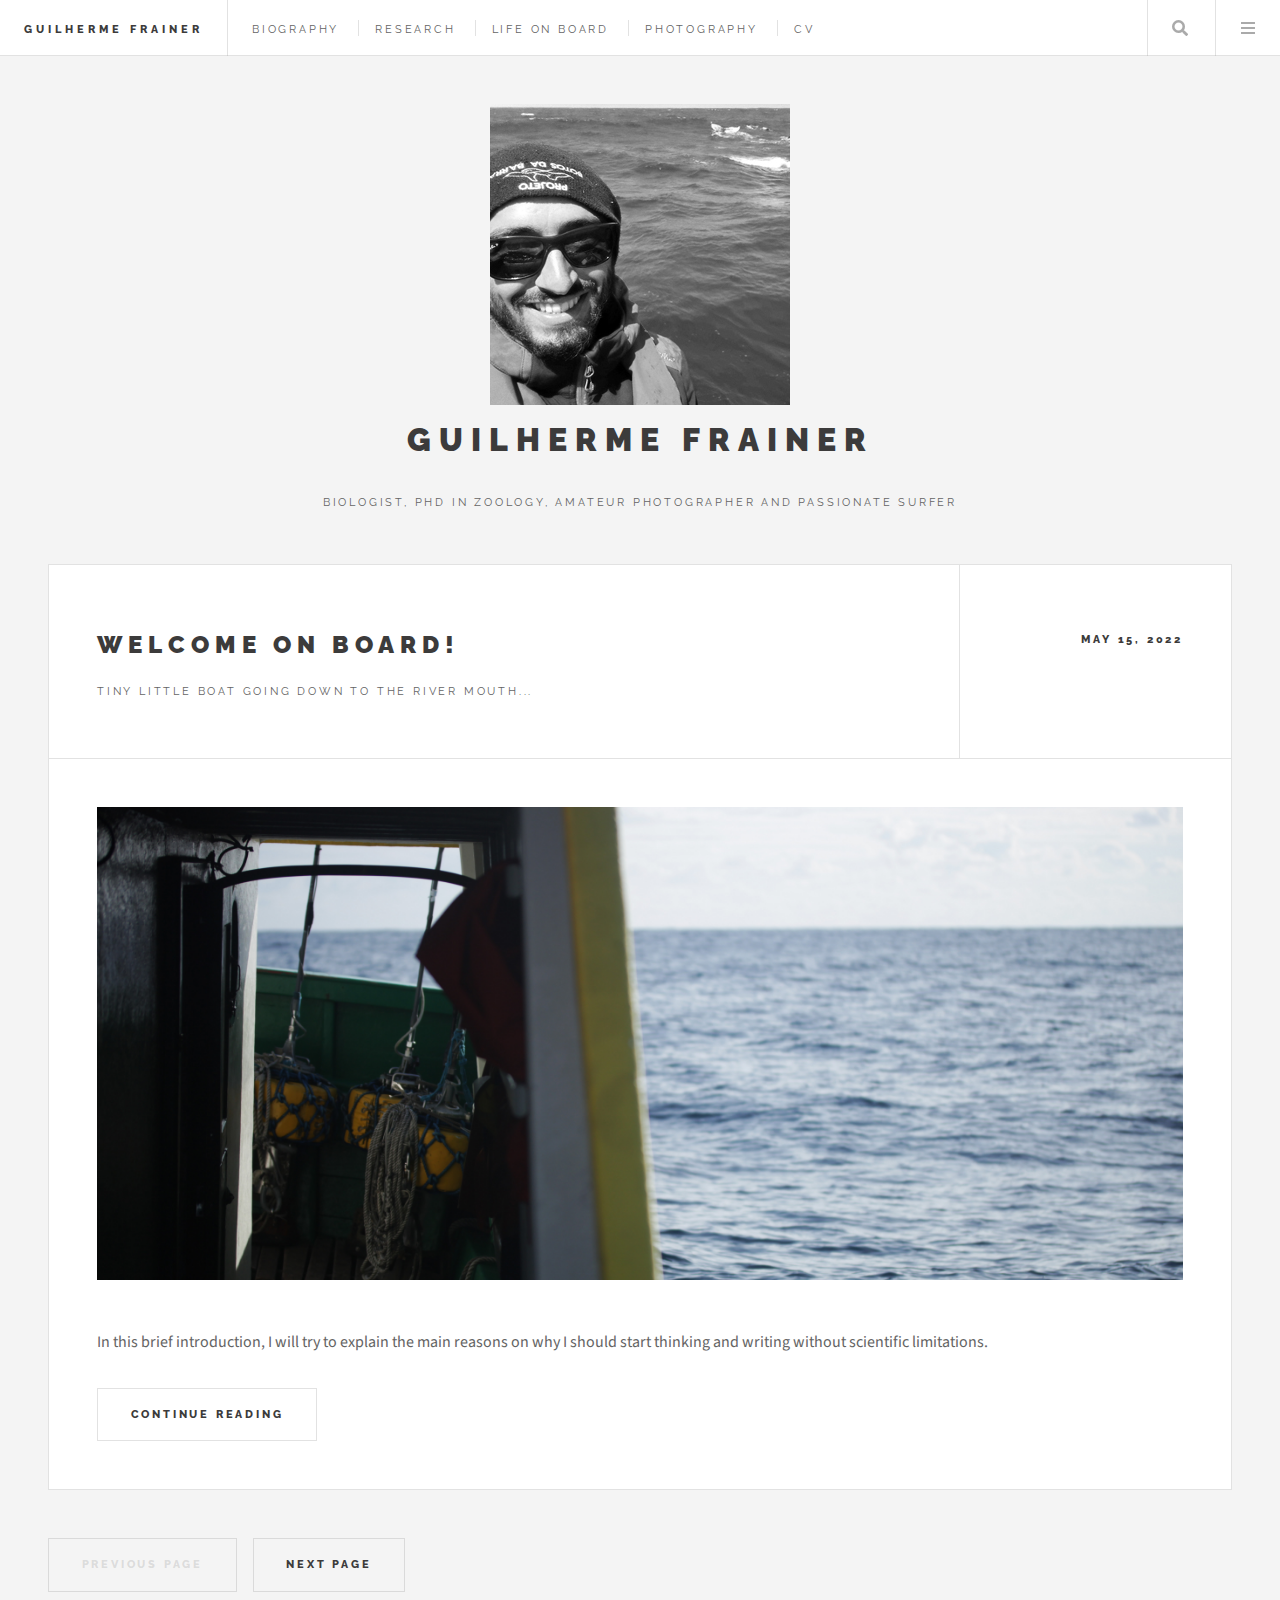
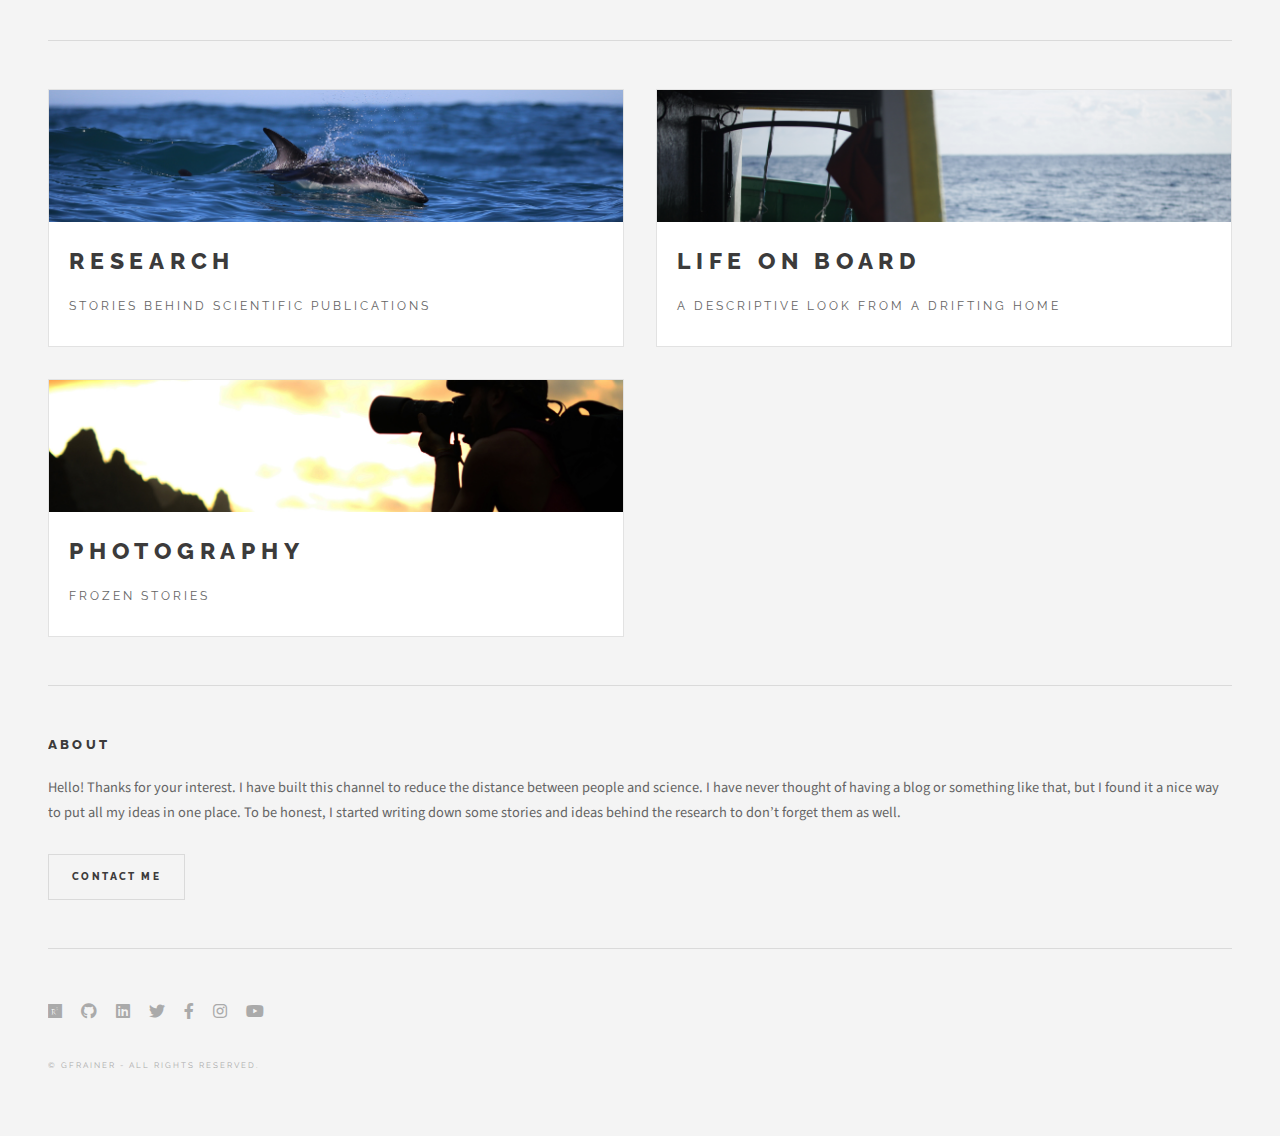
==== commit ad70a902: "Update index.html" ====
--- a/index.html
+++ b/index.html
@@ -23,7 +23,7 @@
 							<ul>
 								<li><a href="bio.html">Biography</a></li>
 								<li><a href="research.html">Research</a></li>
-								<li><a href="life_on_board.html">Life on board</a></li>
+								<li><a href="construction.html">Life on board</a></li>
 								<li><a href="photography.html">Photography</a></li>
 								<li><a href="CV.html">CV</a></li>
 								
@@ -68,7 +68,7 @@
 										</a>
 									</li>
 									<li>
-										<a href="life_on_board.html">
+										<a href="construction.html">
 											<h3>Life on board</h3>											
 										</a>
 									</li>
@@ -104,18 +104,18 @@
 							<article class="post">
 								<header>
 									<div class="title">
-										<h2><a href="single.html">Welcome on board!</a></h2>
+										<h2><a href="construction.html">Welcome on board!</a></h2>
 										<p>tiny little boat going down to the river mouth...</p>
 									</div>
 									<div class="meta">
-										<time class="published" datetime="2021-12-28">December 28, 2021</time>										
+										<time class="published" datetime="2021-12-28">May 15, 2022</time>										
 									</div>
 								</header>
-								<a href="single.html" class="image featured"><img src="images/welcome_on_board.jpg" alt="" /></a>
-								<p>In this brief introduction, I will try to sort the main reasons on why should I start thinking and writing without any scientific limitations.</p>
+								<a href="construction.html" class="image featured"><img src="images/welcome_on_board.jpg" alt="" /></a>
+								<p>In this brief introduction, I will try to explain the main reasons on why I should start thinking and writing without scientific limitations.</p>
 								<footer>
 									<ul class="actions">
-										<li><a href="single.html" class="button large">Continue Reading</a></li>
+										<li><a href="construction.html" class="button large">Continue Reading</a></li>
 									</ul>
 									
 								</footer>
@@ -156,26 +156,26 @@
 												<p style="font-size:12px">Stories behind scientific publications</p>
 												
 											</header>
-											<a href="single.html" class="image"><img src="images/CV_dusky.jpg" alt="" /></a>
+											<a href="research.html" class="image"><img src="images/CV_dusky.jpg" alt="" /></a>
 										</article>									
 
 									<!-- Mini Post -->
 										<article class="mini-post">
 											<header>
-												<h3 style="font-size:23px"><a href="single.html">Life on board</a></h3>
+												<h3 style="font-size:23px"><a href="construction.html">Life on board</a></h3>
 												<p style="font-size:12px">A descriptive look from a drifting home</p>
 											</header>
-											<a href="single.html" class="image"><img src="images/life_on_board_icon.jpg" alt="" /></a>
+											<a href="construction.html" class="image"><img src="images/life_on_board_icon.jpg" alt="" /></a>
 										</article>
 
 									<!-- Mini Post -->
 										<article class="mini-post">
 											<header>
-												<h3 style="font-size:23px"><a href="single.html">Photography</a></h3>
+												<h3 style="font-size:23px"><a href="construction.html">Photography</a></h3>
 												<p style="font-size:12px">Frozen stories</p>
 												
 											</header>
-											<a href="single.html" class="image"><img src="images/photography_icon.jpg" alt="" /></a>
+											<a href="construction.html" class="image"><img src="images/photography_icon.jpg" alt="" /></a>
 										</article>
 									
 
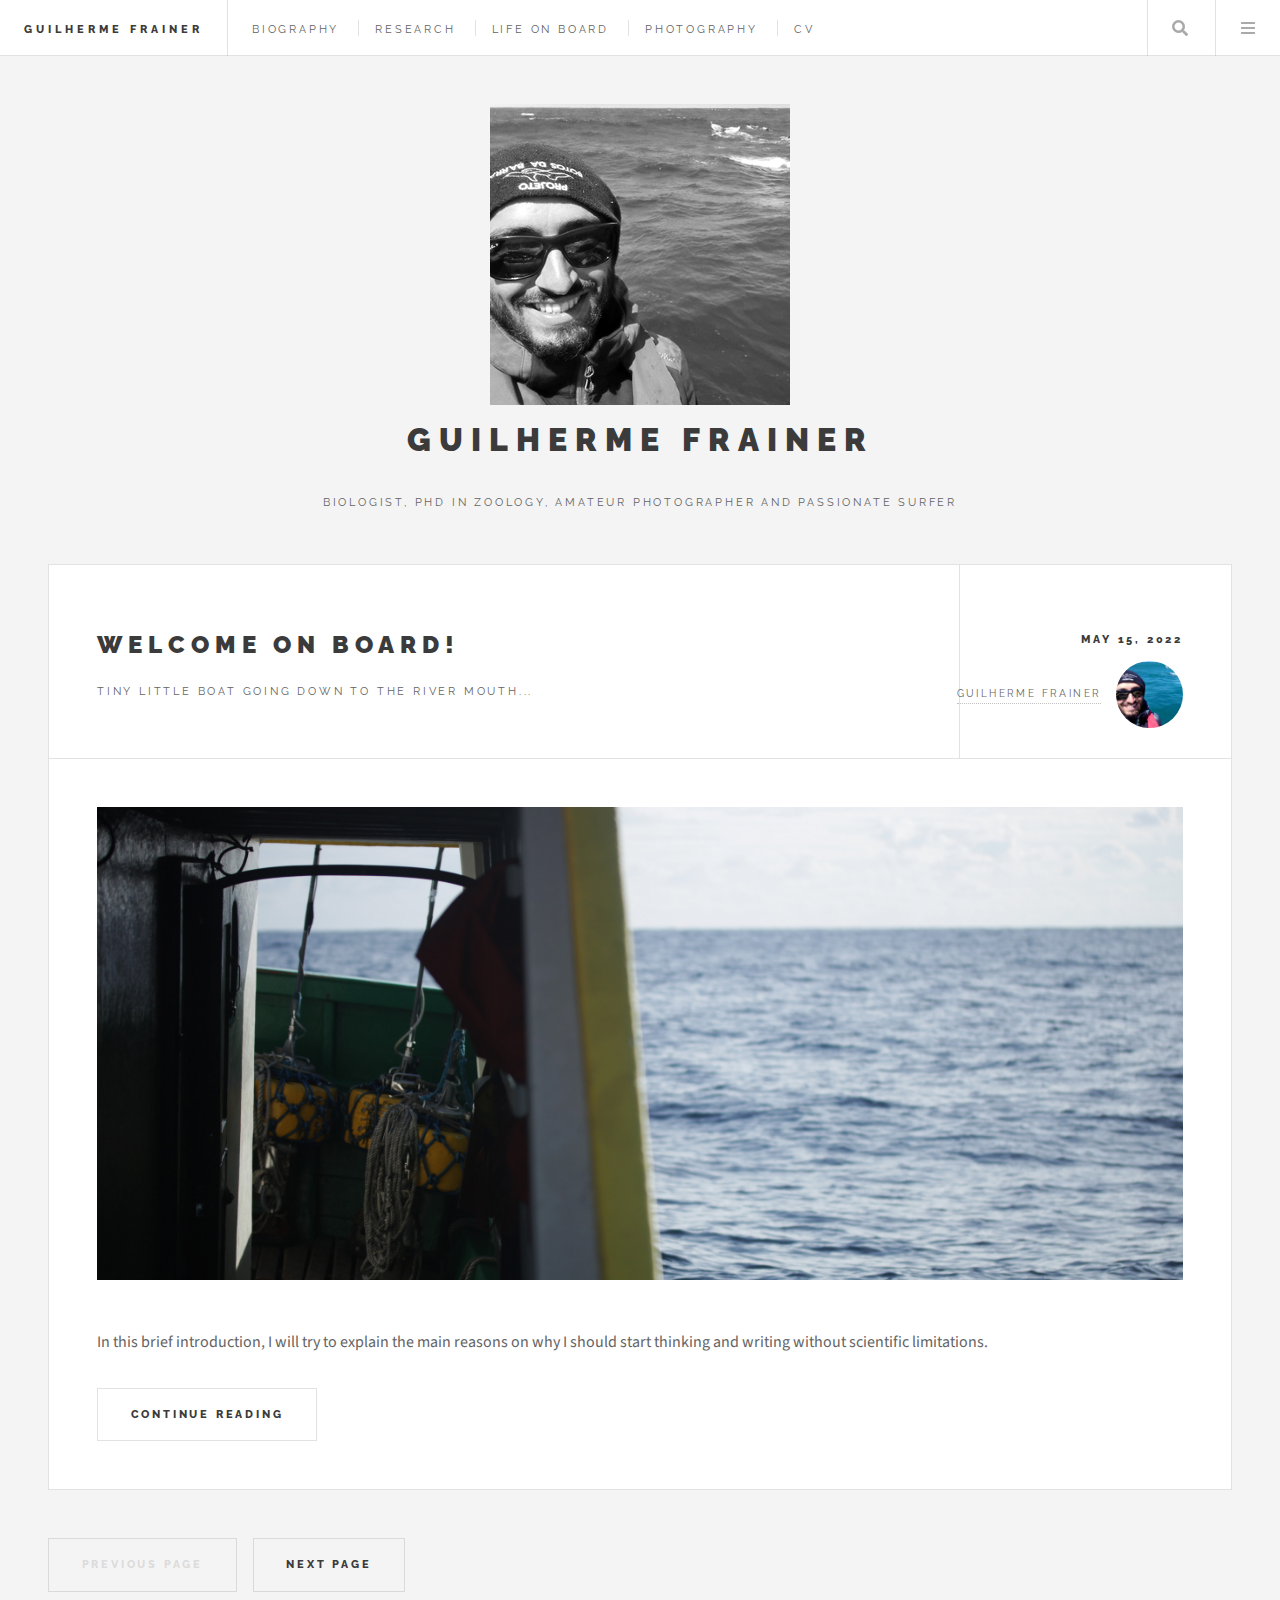
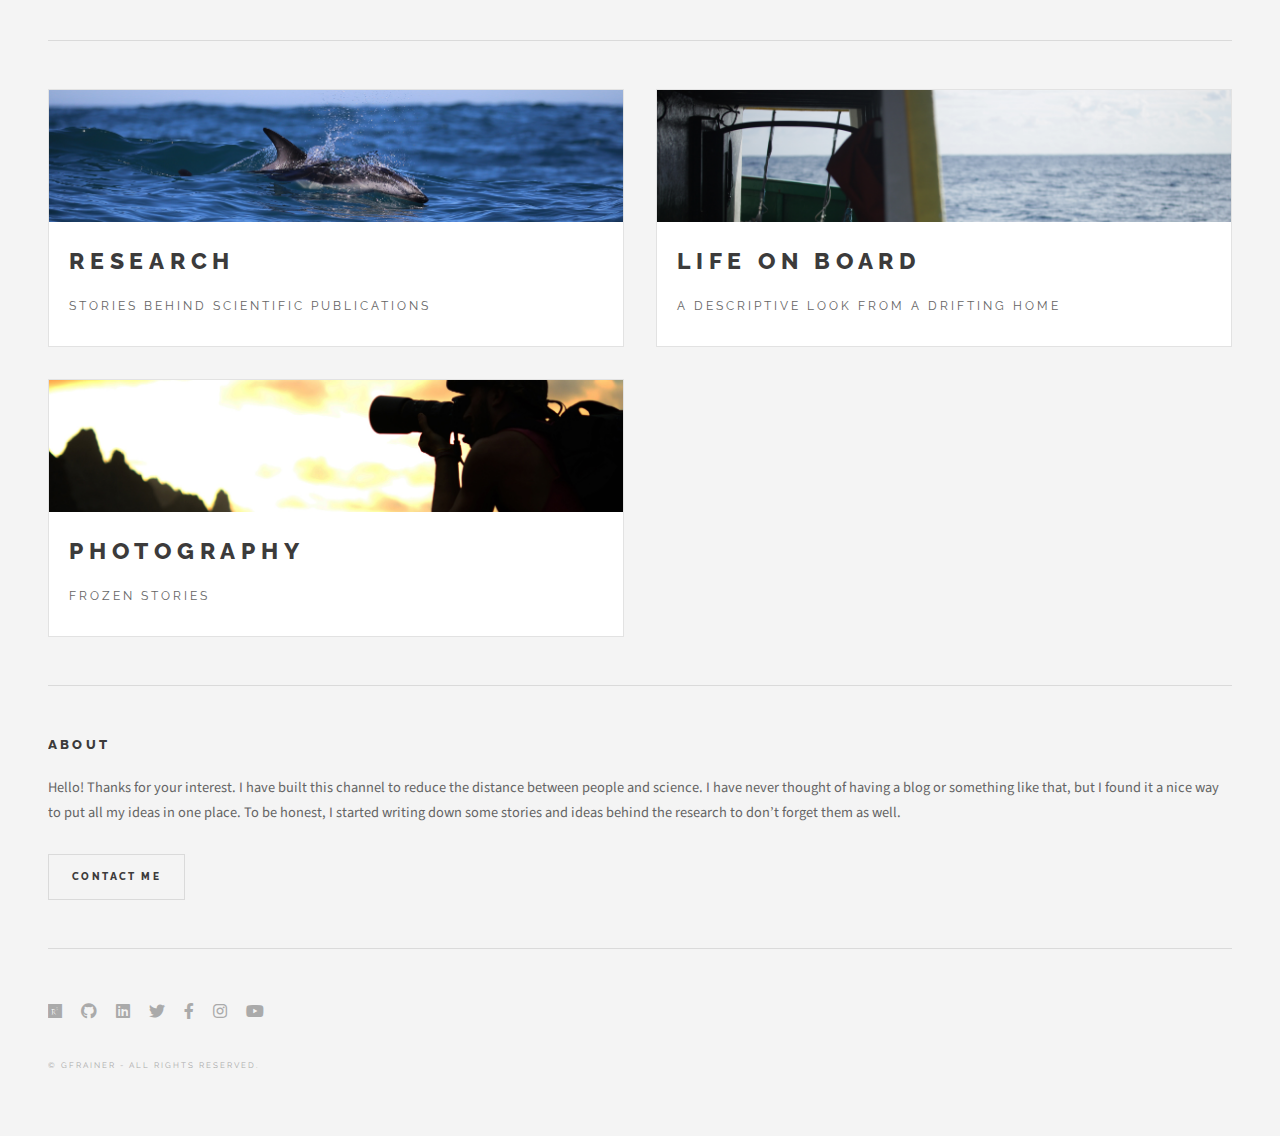
==== commit 0199b579: "Update index.html" ====
--- a/index.html
+++ b/index.html
@@ -104,18 +104,19 @@
 							<article class="post">
 								<header>
 									<div class="title">
-										<h2><a href="construction.html">Welcome on board!</a></h2>
+										<h2><a href="welcome-on-board.html">Welcome on board!</a></h2>
 										<p>tiny little boat going down to the river mouth...</p>
 									</div>
 									<div class="meta">
-										<time class="published" datetime="2021-12-28">May 15, 2022</time>										
+										<time class="published" datetime="2022-05-15">May 15, 2022</time>
+										<a href="#" class="author"><span class="name">Guilherme Frainer</span><img src="images/profile.jpg" alt="" /></a>
 									</div>
 								</header>
-								<a href="construction.html" class="image featured"><img src="images/welcome_on_board.jpg" alt="" /></a>
+								<a href="welcome-on-board.html" class="image featured"><img src="images/welcome_on_board.jpg" alt="" /></a>
 								<p>In this brief introduction, I will try to explain the main reasons on why I should start thinking and writing without scientific limitations.</p>
 								<footer>
 									<ul class="actions">
-										<li><a href="construction.html" class="button large">Continue Reading</a></li>
+										<li><a href="welcome-on-board.html" class="button large">Continue Reading</a></li>
 									</ul>
 									
 								</footer>
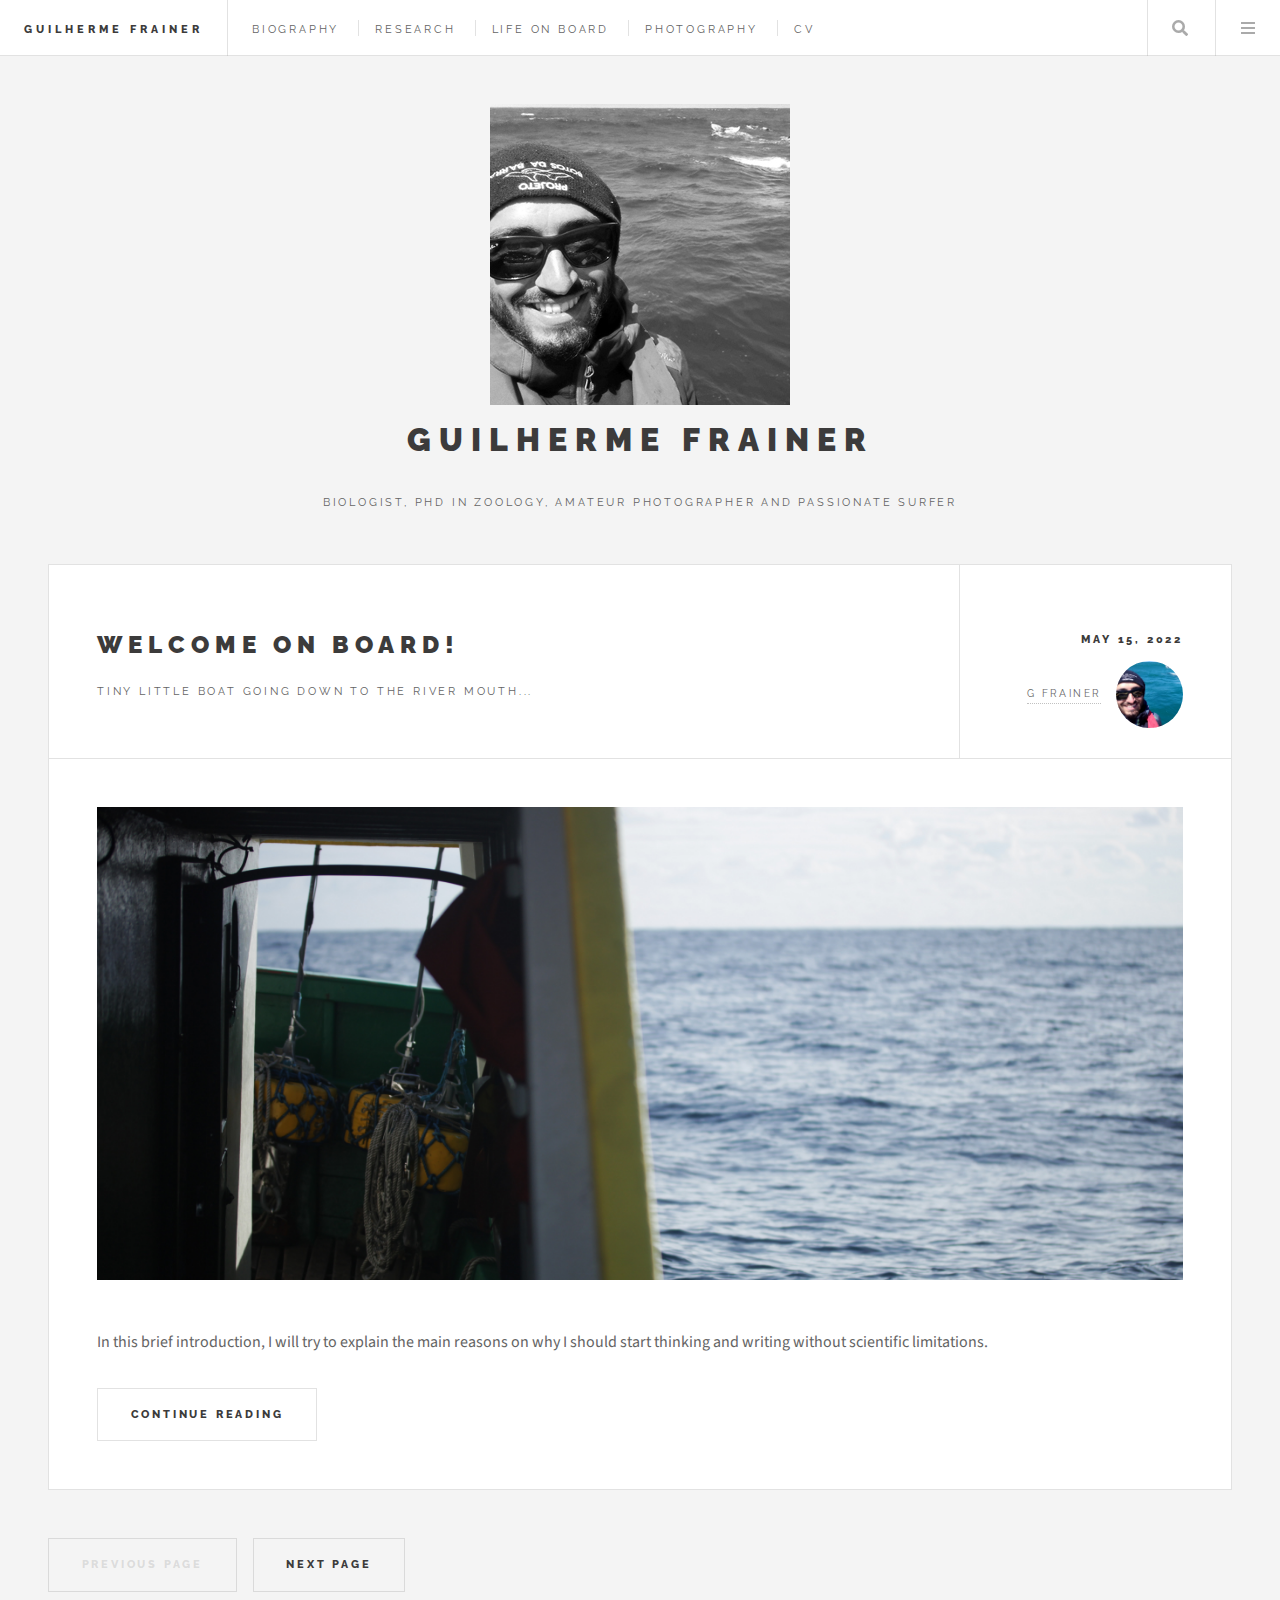
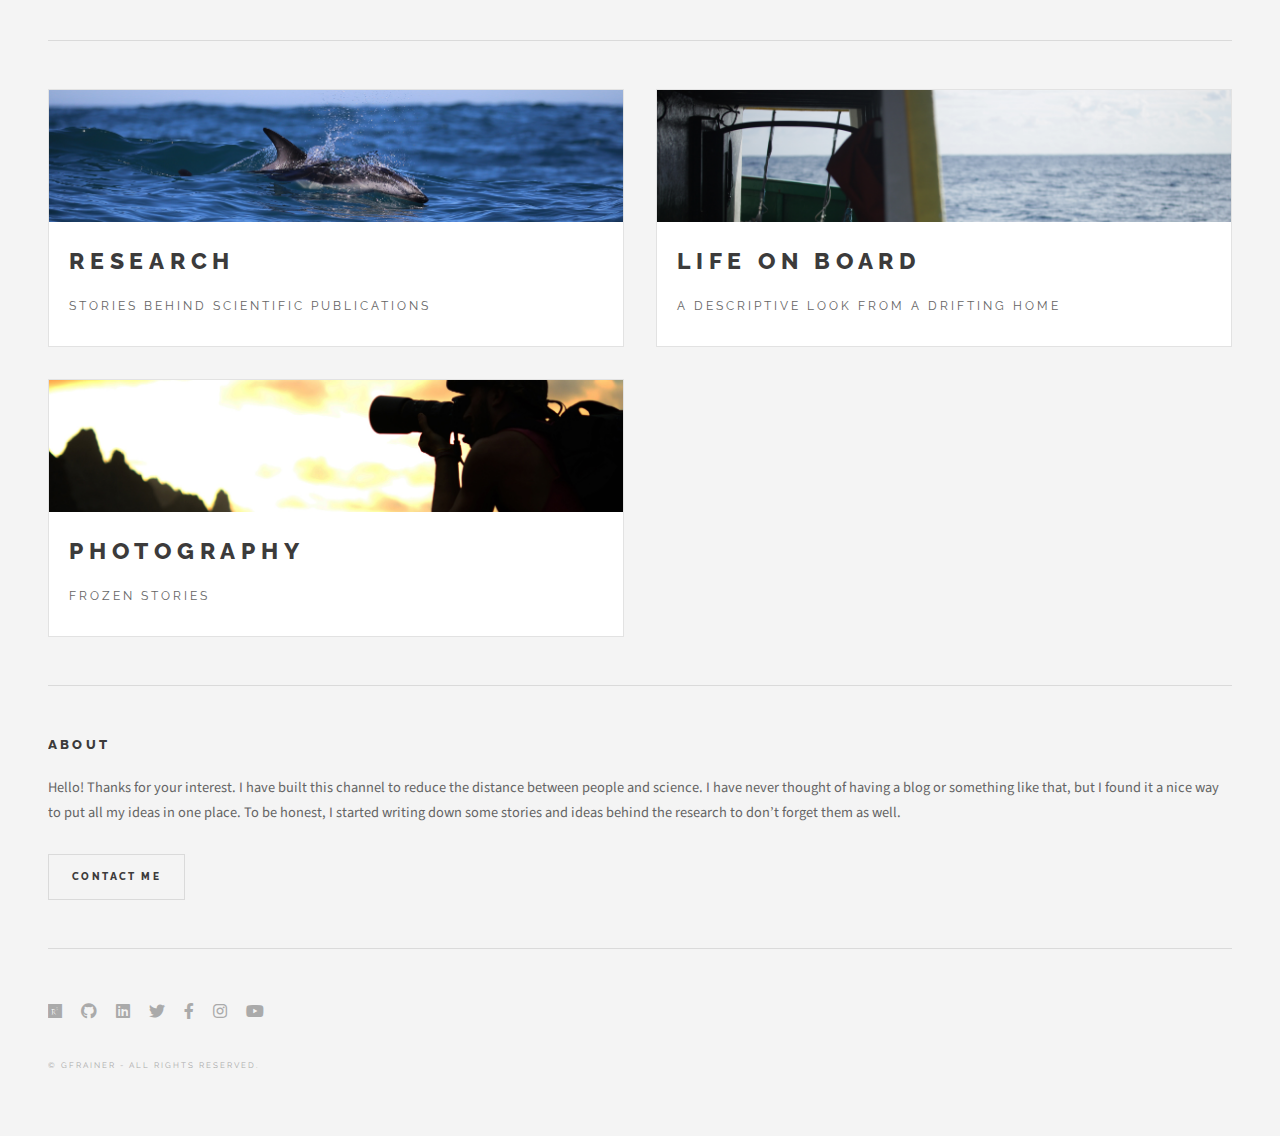
==== commit 4e2e1801: "Update index.html" ====
--- a/index.html
+++ b/index.html
@@ -109,7 +109,7 @@
 									</div>
 									<div class="meta">
 										<time class="published" datetime="2022-05-15">May 15, 2022</time>
-										<a href="#" class="author"><span class="name">Guilherme Frainer</span><img src="images/profile.jpg" alt="" /></a>
+										<a href="#" class="author"><span class="name">G Frainer</span><img src="images/profile.jpg" alt="" /></a>
 									</div>
 								</header>
 								<a href="welcome-on-board.html" class="image featured"><img src="images/welcome_on_board.jpg" alt="" /></a>
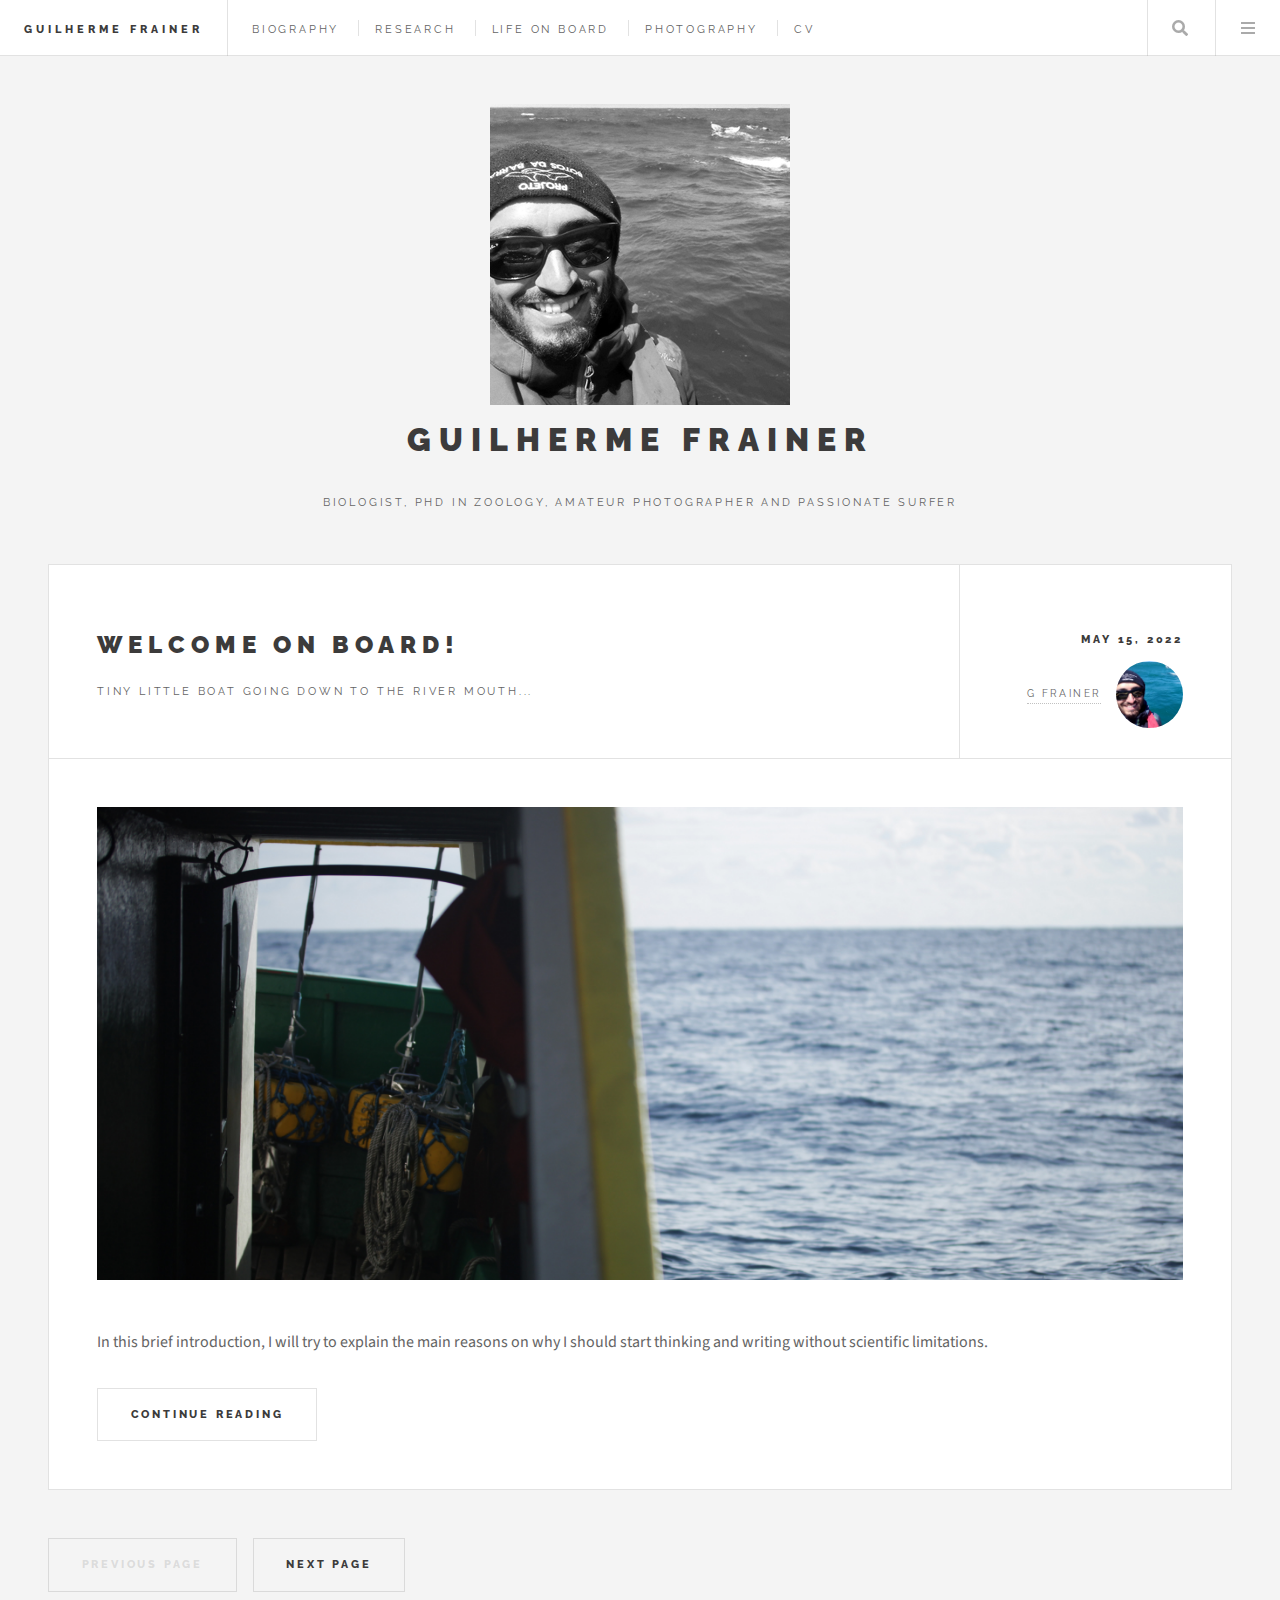
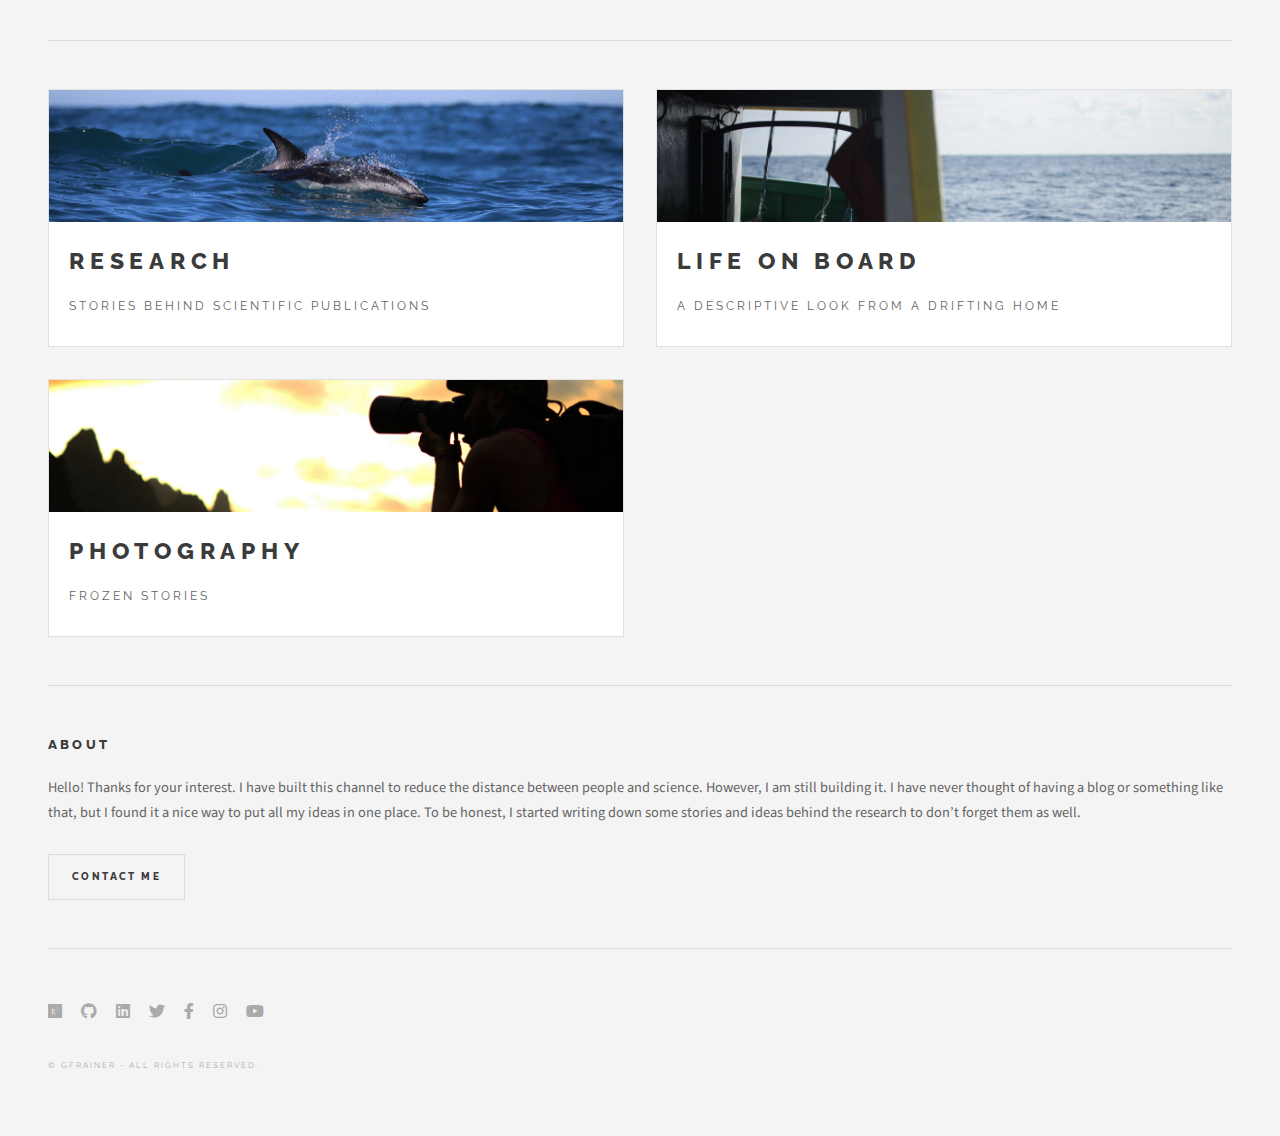
==== commit 3d99c703: "Update index.html" ====
--- a/index.html
+++ b/index.html
@@ -172,11 +172,11 @@
 									<!-- Mini Post -->
 										<article class="mini-post">
 											<header>
-												<h3 style="font-size:23px"><a href="construction.html">Photography</a></h3>
+												<h3 style="font-size:23px"><a href="photography.html">Photography</a></h3>
 												<p style="font-size:12px">Frozen stories</p>
 												
 											</header>
-											<a href="construction.html" class="image"><img src="images/photography_icon.jpg" alt="" /></a>
+											<a href="photography.html" class="image"><img src="images/photography_icon.jpg" alt="" /></a>
 										</article>
 									
 
@@ -188,7 +188,7 @@
 						<!-- About -->
 							<section class="blurb">
 								<h2>About</h2>
-								<p>Hello! Thanks for your interest. I have built this channel to reduce the distance between people and science. I have never thought of having a blog or something like that, but I found it a nice way to put all my ideas in one place. To be honest, I started writing down some stories and ideas behind the research to don’t forget them as well.</p>
+								<p>Hello! Thanks for your interest. I have built this channel to reduce the distance between people and science. However, I am still building it. I have never thought of having a blog or something like that, but I found it a nice way to put all my ideas in one place. To be honest, I started writing down some stories and ideas behind the research to don’t forget them as well.</p>
 								<ul class="actions">
 									<li><a href="mailto:gui.frainer@gmail.com" class="button">Contact me</a></li>
 								</ul>
